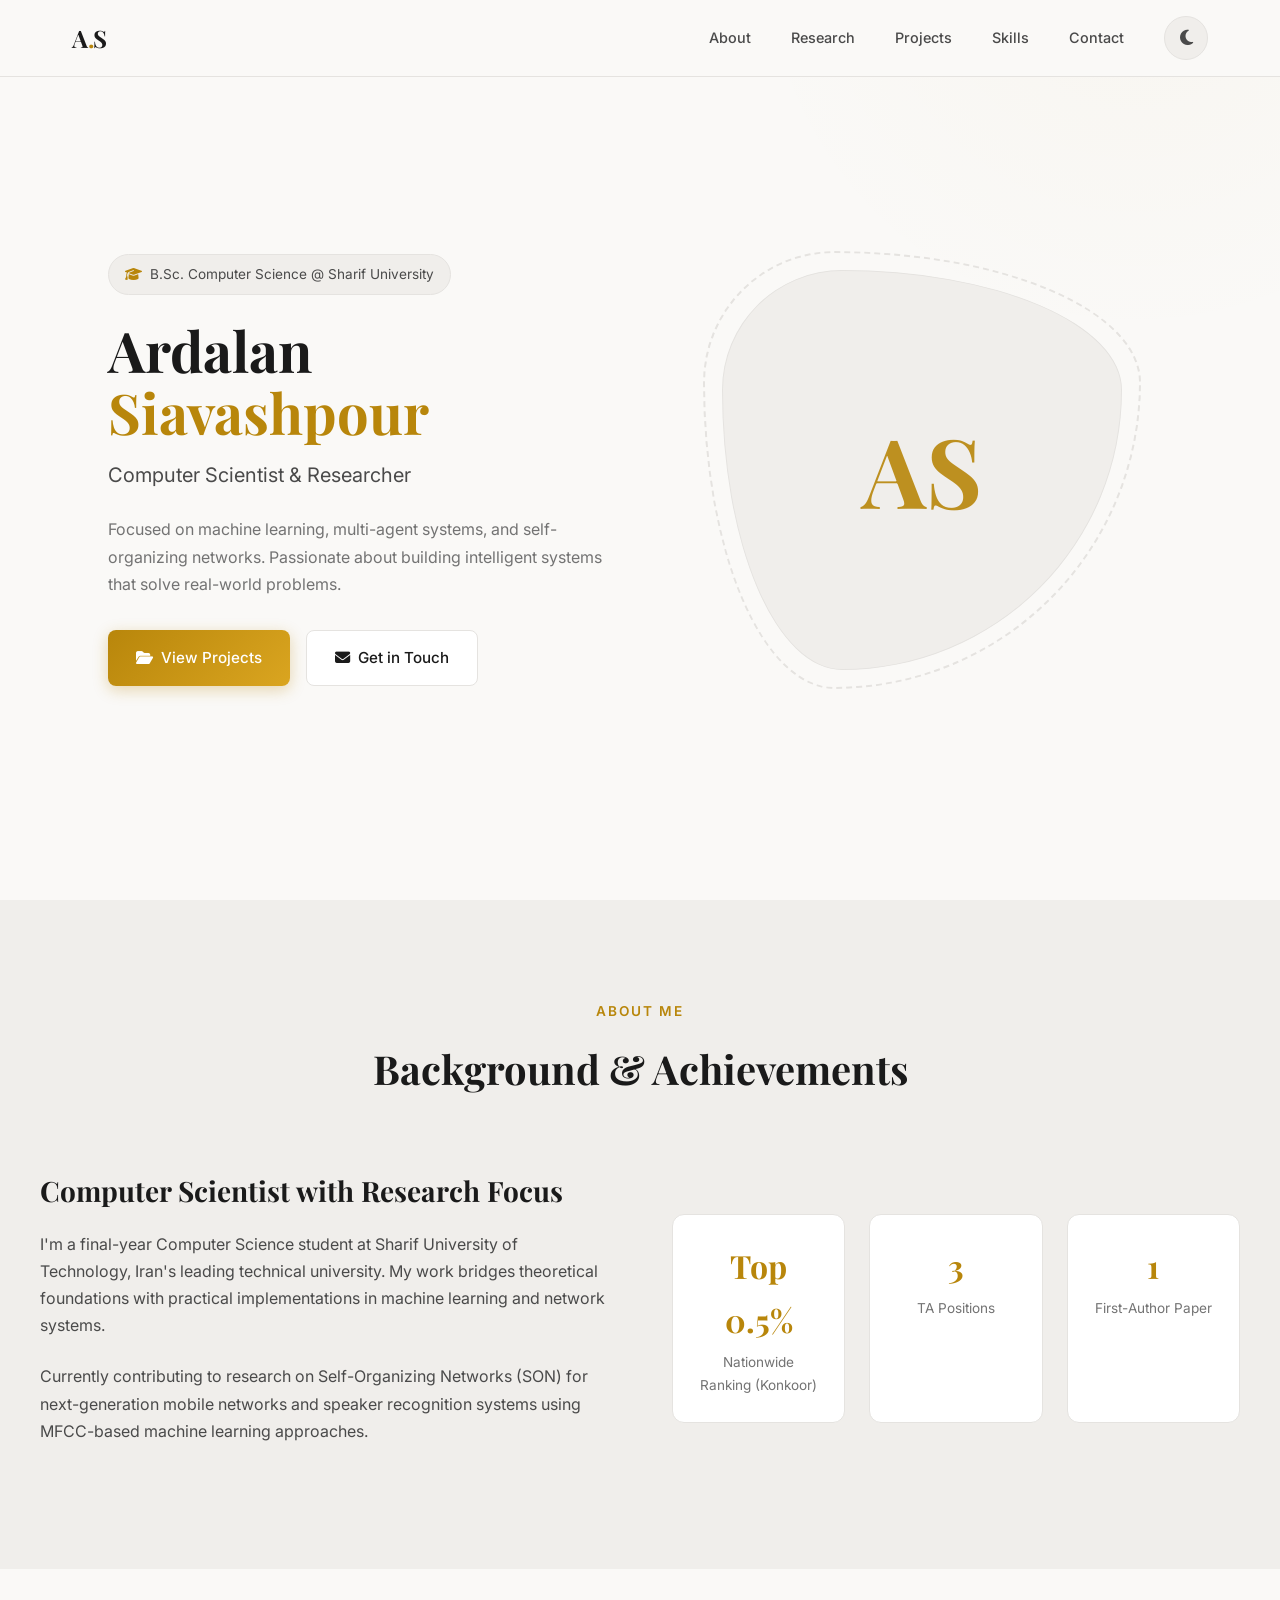
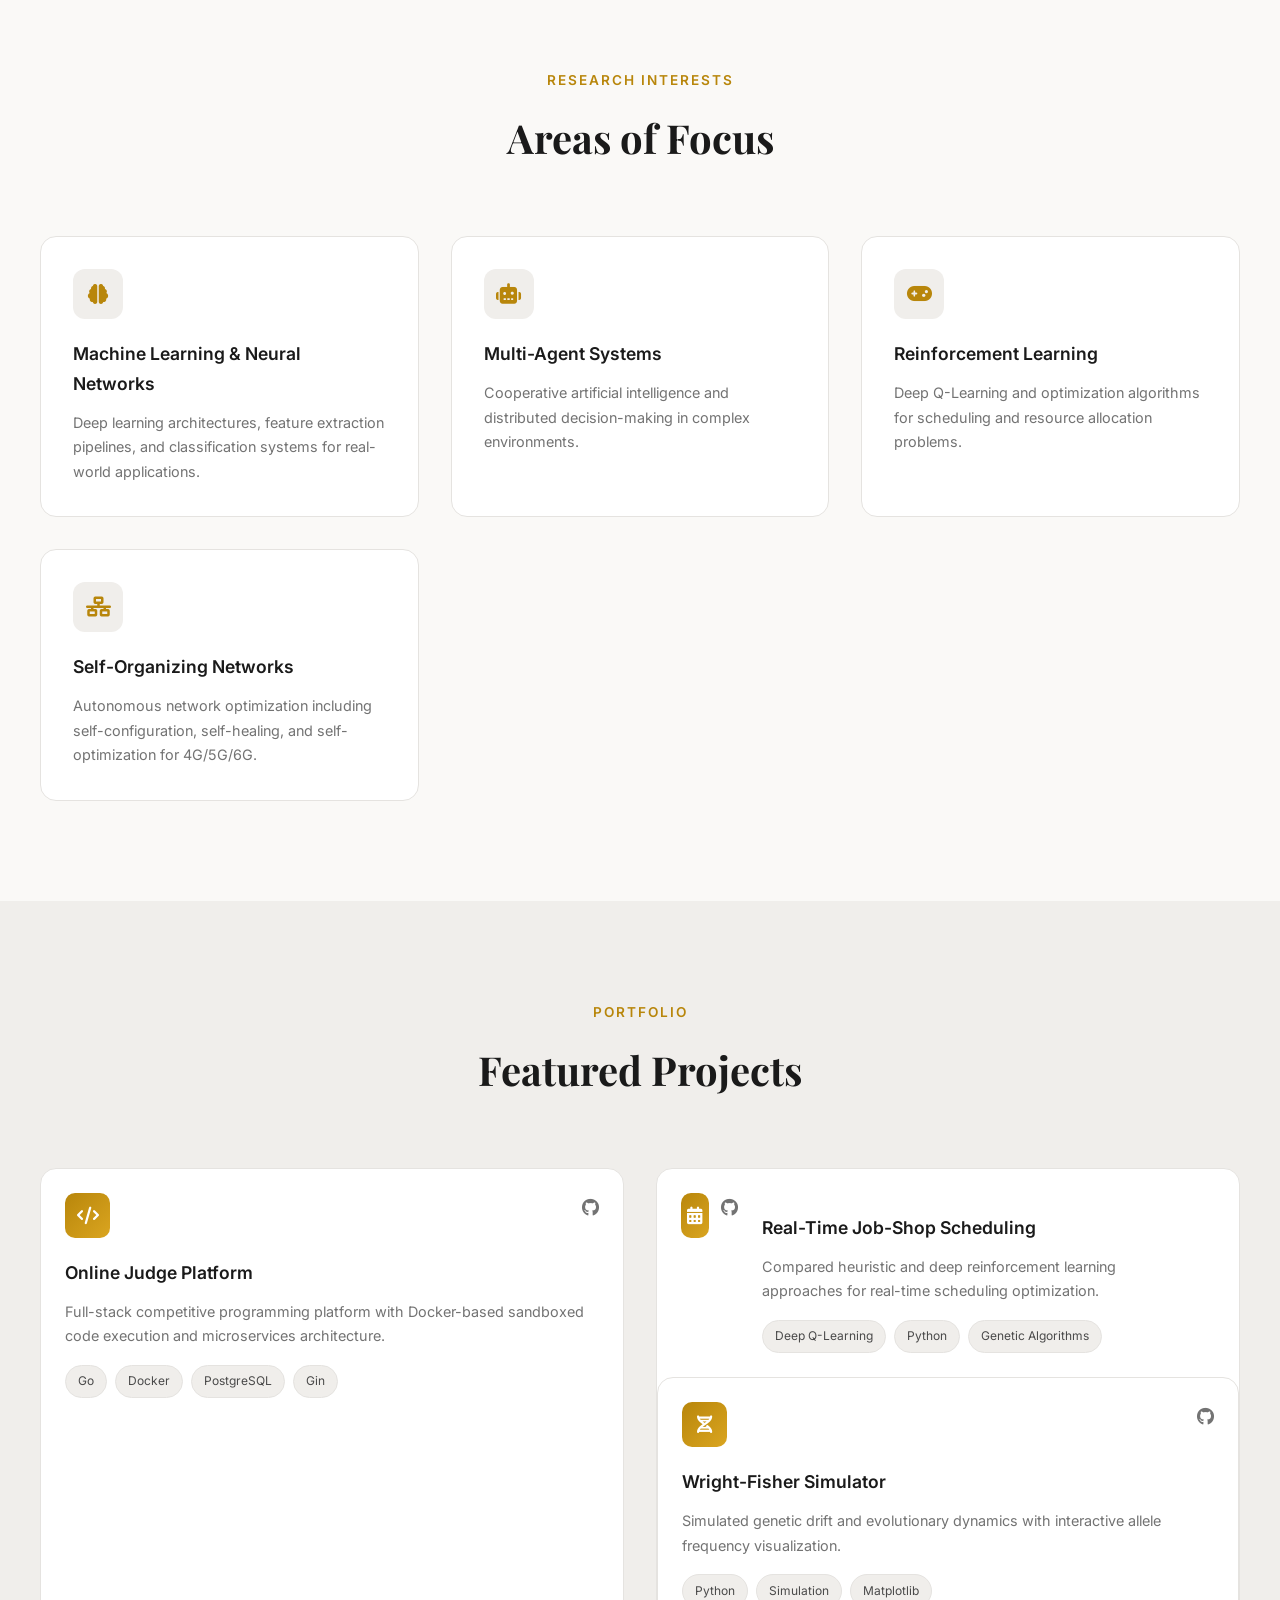
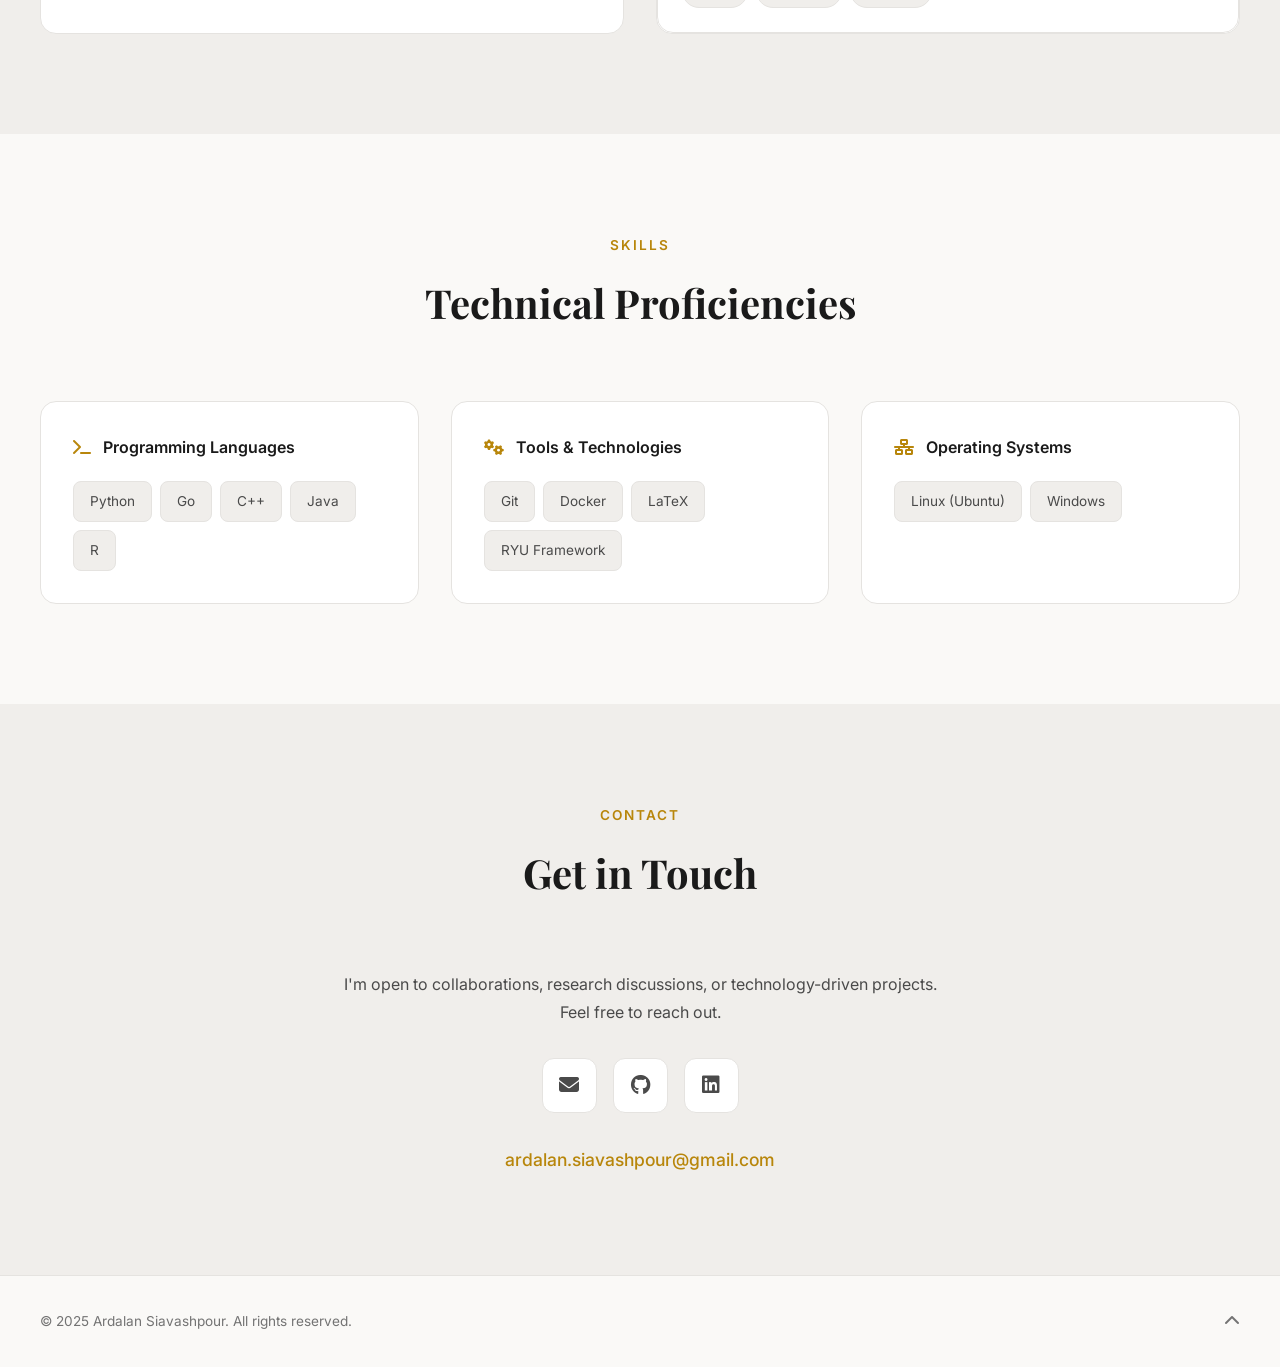
==== index.html @ 2d913ce0 "Move site files to repo root" ====
<!DOCTYPE html>
<html lang="en" data-theme="light">
<head>
    <meta charset="UTF-8">
    <meta name="viewport" content="width=device-width, initial-scale=1.0">
    <title>Ardalan Siavashpour | Computer Scientist</title>
    <link rel="preconnect" href="https://fonts.googleapis.com">
    <link rel="preconnect" href="https://fonts.gstatic.com" crossorigin>
    <link href="https://fonts.googleapis.com/css2?family=Inter:wght@300;400;500;600;700&family=Playfair+Display:wght@600;700&display=swap" rel="stylesheet">
    <link rel="stylesheet" href="https://cdnjs.cloudflare.com/ajax/libs/font-awesome/6.4.0/css/all.min.css">
    <style>
        :root {
            /* Light Theme - Warm Professional */
            --bg-primary: #FAF9F7;
            --bg-secondary: #F0EEEB;
            --bg-card: #FFFFFF;
            --text-primary: #1A1A1A;
            --text-secondary: #4A4A4A;
            --text-muted: #737373;
            --accent-primary: #B8860B;
            --accent-secondary: #DAA520;
            --accent-hover: #996515;
            --border-color: #E5E3E0;
            --shadow-sm: 0 2px 8px rgba(26, 26, 26, 0.06);
            --shadow-md: 0 8px 30px rgba(26, 26, 26, 0.08);
            --shadow-lg: 0 20px 60px rgba(26, 26, 26, 0.1);
            --gradient-accent: linear-gradient(135deg, #B8860B 0%, #DAA520 100%);
            --transition: all 0.3s cubic-bezier(0.4, 0, 0.2, 1);
        }

        [data-theme="dark"] {
            --bg-primary: #0F0F0F;
            --bg-secondary: #1A1A1A;
            --bg-card: #242424;
            --text-primary: #F5F5F5;
            --text-secondary: #BDBDBD;
            --text-muted: #8A8A8A;
            --accent-primary: #DAA520;
            --accent-secondary: #F0C850;
            --accent-hover: #E6B830;
            --border-color: #333333;
            --shadow-sm: 0 2px 8px rgba(0, 0, 0, 0.3);
            --shadow-md: 0 8px 30px rgba(0, 0, 0, 0.4);
            --shadow-lg: 0 20px 60px rgba(0, 0, 0, 0.5);
        }

        * {
            margin: 0;
            padding: 0;
            box-sizing: border-box;
        }

        html {
            scroll-behavior: smooth;
        }

        body {
            font-family: 'Inter', -apple-system, BlinkMacSystemFont, sans-serif;
            background-color: var(--bg-primary);
            color: var(--text-primary);
            line-height: 1.7;
            transition: var(--transition);
        }

        /* Navigation */
        .navbar {
            position: fixed;
            top: 0;
            left: 0;
            right: 0;
            z-index: 1000;
            background: var(--bg-primary);
            backdrop-filter: blur(20px);
            border-bottom: 1px solid var(--border-color);
            transition: var(--transition);
        }

        .navbar.scrolled {
            background: var(--bg-secondary);
            box-shadow: var(--shadow-sm);
        }

        .nav-container {
            max-width: 1200px;
            margin: 0 auto;
            padding: 1rem 2rem;
            display: flex;
            justify-content: space-between;
            align-items: center;
        }

        .nav-logo {
            font-family: 'Playfair Display', serif;
            font-size: 1.5rem;
            font-weight: 700;
            color: var(--text-primary);
            text-decoration: none;
            letter-spacing: -0.5px;
        }

        .nav-logo span {
            color: var(--accent-primary);
        }

        .nav-links {
            display: flex;
            gap: 2.5rem;
            list-style: none;
            align-items: center;
        }

        .nav-links a {
            color: var(--text-secondary);
            text-decoration: none;
            font-size: 0.9rem;
            font-weight: 500;
            transition: var(--transition);
            position: relative;
        }

        .nav-links a::after {
            content: '';
            position: absolute;
            bottom: -4px;
            left: 0;
            width: 0;
            height: 2px;
            background: var(--accent-primary);
            transition: var(--transition);
        }

        .nav-links a:hover {
            color: var(--accent-primary);
        }

        .nav-links a:hover::after {
            width: 100%;
        }

        /* Theme Toggle */
        .theme-toggle {
            background: var(--bg-secondary);
            border: 1px solid var(--border-color);
            border-radius: 50px;
            padding: 0.5rem;
            cursor: pointer;
            display: flex;
            align-items: center;
            justify-content: center;
            width: 44px;
            height: 44px;
            transition: var(--transition);
        }

        .theme-toggle:hover {
            background: var(--accent-primary);
            border-color: var(--accent-primary);
        }

        .theme-toggle:hover i {
            color: #FFFFFF;
        }

        .theme-toggle i {
            font-size: 1.1rem;
            color: var(--text-secondary);
            transition: var(--transition);
        }

        /* Mobile Menu */
        .mobile-menu-btn {
            display: none;
            background: none;
            border: none;
            cursor: pointer;
            padding: 0.5rem;
        }

        .mobile-menu-btn span {
            display: block;
            width: 24px;
            height: 2px;
            background: var(--text-primary);
            margin: 6px 0;
            transition: var(--transition);
        }

        /* Hero Section */
        .hero {
            min-height: 100vh;
            display: flex;
            align-items: center;
            padding: 120px 2rem 80px;
            background: var(--bg-primary);
            position: relative;
            overflow: hidden;
        }

        .hero::before {
            content: '';
            position: absolute;
            top: -50%;
            right: -20%;
            width: 800px;
            height: 800px;
            background: radial-gradient(circle, var(--accent-primary) 0%, transparent 70%);
            opacity: 0.03;
            pointer-events: none;
        }

        .hero-container {
            max-width: 1200px;
            margin: 0 auto;
            display: grid;
            grid-template-columns: 1fr 1fr;
            gap: 4rem;
            align-items: center;
        }

        .hero-content {
            z-index: 1;
        }

        .hero-badge {
            display: inline-flex;
            align-items: center;
            gap: 0.5rem;
            background: var(--bg-secondary);
            padding: 0.5rem 1rem;
            border-radius: 50px;
            font-size: 0.85rem;
            color: var(--text-secondary);
            margin-bottom: 1.5rem;
            border: 1px solid var(--border-color);
        }

        .hero-badge i {
            color: var(--accent-primary);
        }

        .hero-title {
            font-family: 'Playfair Display', serif;
            font-size: 3.5rem;
            font-weight: 700;
            line-height: 1.1;
            margin-bottom: 1rem;
            color: var(--text-primary);
        }

        .hero-title span {
            color: var(--accent-primary);
        }

        .hero-subtitle {
            font-size: 1.25rem;
            color: var(--text-secondary);
            margin-bottom: 1.5rem;
            font-weight: 400;
        }

        .hero-description {
            color: var(--text-muted);
            margin-bottom: 2rem;
            max-width: 500px;
        }

        .hero-cta {
            display: flex;
            gap: 1rem;
            flex-wrap: wrap;
        }

        .btn {
            display: inline-flex;
            align-items: center;
            gap: 0.5rem;
            padding: 0.875rem 1.75rem;
            border-radius: 8px;
            font-size: 0.95rem;
            font-weight: 500;
            text-decoration: none;
            transition: var(--transition);
            cursor: pointer;
            border: none;
        }

        .btn-primary {
            background: var(--gradient-accent);
            color: #FFFFFF;
            box-shadow: 0 4px 15px rgba(184, 134, 11, 0.3);
        }

        .btn-primary:hover {
            transform: translateY(-2px);
            box-shadow: 0 8px 25px rgba(184, 134, 11, 0.4);
        }

        .btn-secondary {
            background: var(--bg-card);
            color: var(--text-primary);
            border: 1px solid var(--border-color);
        }

        .btn-secondary:hover {
            border-color: var(--accent-primary);
            color: var(--accent-primary);
        }

        .hero-image {
            display: flex;
            justify-content: center;
            align-items: center;
        }

        .hero-visual {
            width: 400px;
            height: 400px;
            background: var(--bg-secondary);
            border-radius: 30% 70% 70% 30% / 30% 30% 70% 70%;
            display: flex;
            align-items: center;
            justify-content: center;
            position: relative;
            border: 1px solid var(--border-color);
        }

        .hero-visual::before {
            content: '';
            position: absolute;
            inset: -20px;
            border: 2px dashed var(--border-color);
            border-radius: 30% 70% 70% 30% / 30% 30% 70% 70%;
            animation: rotate 30s linear infinite;
        }

        @keyframes rotate {
            from { transform: rotate(0deg); }
            to { transform: rotate(360deg); }
        }

        .hero-initials {
            font-family: 'Playfair Display', serif;
            font-size: 6rem;
            font-weight: 700;
            color: var(--accent-primary);
            opacity: 0.9;
        }

        /* Section Styles */
        section {
            padding: 100px 2rem;
        }

        .section-container {
            max-width: 1200px;
            margin: 0 auto;
        }

        .section-header {
            text-align: center;
            margin-bottom: 4rem;
        }

        .section-label {
            font-size: 0.85rem;
            font-weight: 600;
            color: var(--accent-primary);
            text-transform: uppercase;
            letter-spacing: 2px;
            margin-bottom: 0.75rem;
        }

        .section-title {
            font-family: 'Playfair Display', serif;
            font-size: 2.5rem;
            font-weight: 700;
            color: var(--text-primary);
        }

        /* About Section */
        .about {
            background: var(--bg-secondary);
        }

        .about-grid {
            display: grid;
            grid-template-columns: 1fr 1fr;
            gap: 4rem;
            align-items: center;
        }

        .about-content h3 {
            font-family: 'Playfair Display', serif;
            font-size: 1.75rem;
            margin-bottom: 1rem;
            color: var(--text-primary);
        }

        .about-content p {
            color: var(--text-secondary);
            margin-bottom: 1.5rem;
        }

        .about-stats {
            display: grid;
            grid-template-columns: repeat(3, 1fr);
            gap: 1.5rem;
        }

        .stat-item {
            text-align: center;
            padding: 1.5rem;
            background: var(--bg-card);
            border-radius: 12px;
            border: 1px solid var(--border-color);
        }

        .stat-number {
            font-family: 'Playfair Display', serif;
            font-size: 2rem;
            font-weight: 700;
            color: var(--accent-primary);
        }

        .stat-label {
            font-size: 0.85rem;
            color: var(--text-muted);
            margin-top: 0.25rem;
        }

        /* Research Section */
        .research {
            background: var(--bg-primary);
        }

        .research-cards {
            display: grid;
            grid-template-columns: repeat(auto-fit, minmax(350px, 1fr));
            gap: 2rem;
        }

        .research-card {
            background: var(--bg-card);
            border-radius: 16px;
            padding: 2rem;
            border: 1px solid var(--border-color);
            transition: var(--transition);
        }

        .research-card:hover {
            transform: translateY(-5px);
            box-shadow: var(--shadow-md);
            border-color: var(--accent-primary);
        }

        .research-icon {
            width: 50px;
            height: 50px;
            background: var(--bg-secondary);
            border-radius: 12px;
            display: flex;
            align-items: center;
            justify-content: center;
            margin-bottom: 1.25rem;
        }

        .research-icon i {
            font-size: 1.25rem;
            color: var(--accent-primary);
        }

        .research-card h3 {
            font-size: 1.1rem;
            font-weight: 600;
            margin-bottom: 0.75rem;
            color: var(--text-primary);
        }

        .research-card p {
            font-size: 0.9rem;
            color: var(--text-muted);
        }

        /* Projects Section */
        .projects {
            background: var(--bg-secondary);
        }

        .projects-grid {
            display: grid;
            grid-template-columns: repeat(auto-fit, minmax(350px, 1fr));
            gap: 2rem;
        }

        .project-card {
            background: var(--bg-card);
            border-radius: 16px;
            overflow: hidden;
            border: 1px solid var(--border-color);
            transition: var(--transition);
        }

        .project-card:hover {
            transform: translateY(-5px);
            box-shadow: var(--shadow-md);
        }

        .project-header {
            padding: 1.5rem 1.5rem 0;
            display: flex;
            justify-content: space-between;
            align-items: flex-start;
        }

        .project-icon {
            width: 45px;
            height: 45px;
            background: var(--gradient-accent);
            border-radius: 10px;
            display: flex;
            align-items: center;
            justify-content: center;
        }

        .project-icon i {
            font-size: 1.1rem;
            color: #FFFFFF;
        }

        .project-links a {
            color: var(--text-muted);
            font-size: 1.1rem;
            margin-left: 0.75rem;
            transition: var(--transition);
        }

        .project-links a:hover {
            color: var(--accent-primary);
        }

        .project-body {
            padding: 1.25rem 1.5rem 1.5rem;
        }

        .project-body h3 {
            font-size: 1.1rem;
            font-weight: 600;
            margin-bottom: 0.75rem;
            color: var(--text-primary);
        }

        .project-body p {
            font-size: 0.9rem;
            color: var(--text-muted);
            margin-bottom: 1rem;
        }

        .project-tags {
            display: flex;
            flex-wrap: wrap;
            gap: 0.5rem;
        }

        .tag {
            font-size: 0.75rem;
            padding: 0.35rem 0.75rem;
            background: var(--bg-secondary);
            color: var(--text-secondary);
            border-radius: 50px;
            border: 1px solid var(--border-color);
        }

        /* Skills Section */
        .skills {
            background: var(--bg-primary);
        }

        .skills-grid {
            display: grid;
            grid-template-columns: repeat(auto-fit, minmax(280px, 1fr));
            gap: 2rem;
        }

        .skill-category {
            background: var(--bg-card);
            border-radius: 16px;
            padding: 2rem;
            border: 1px solid var(--border-color);
        }

        .skill-category h3 {
            font-size: 1rem;
            font-weight: 600;
            margin-bottom: 1.25rem;
            color: var(--text-primary);
            display: flex;
            align-items: center;
            gap: 0.75rem;
        }

        .skill-category h3 i {
            color: var(--accent-primary);
        }

        .skill-items {
            display: flex;
            flex-wrap: wrap;
            gap: 0.5rem;
        }

        .skill-item {
            font-size: 0.85rem;
            padding: 0.5rem 1rem;
            background: var(--bg-secondary);
            color: var(--text-secondary);
            border-radius: 8px;
            border: 1px solid var(--border-color);
            transition: var(--transition);
        }

        .skill-item:hover {
            border-color: var(--accent-primary);
            color: var(--accent-primary);
        }

        /* Contact Section */
        .contact {
            background: var(--bg-secondary);
        }

        .contact-content {
            max-width: 600px;
            margin: 0 auto;
            text-align: center;
        }

        .contact-content p {
            color: var(--text-secondary);
            margin-bottom: 2rem;
        }

        .contact-links {
            display: flex;
            justify-content: center;
            gap: 1rem;
            margin-bottom: 2rem;
        }

        .contact-link {
            width: 55px;
            height: 55px;
            border-radius: 12px;
            background: var(--bg-card);
            border: 1px solid var(--border-color);
            display: flex;
            align-items: center;
            justify-content: center;
            color: var(--text-secondary);
            font-size: 1.25rem;
            transition: var(--transition);
            text-decoration: none;
        }

        .contact-link:hover {
            background: var(--accent-primary);
            border-color: var(--accent-primary);
            color: #FFFFFF;
            transform: translateY(-3px);
        }

        .contact-email {
            font-size: 1.1rem;
            color: var(--accent-primary);
            text-decoration: none;
            font-weight: 500;
        }

        .contact-email:hover {
            text-decoration: underline;
        }

        /* Footer */
        .footer {
            background: var(--bg-primary);
            padding: 2rem;
            border-top: 1px solid var(--border-color);
        }

        .footer-content {
            max-width: 1200px;
            margin: 0 auto;
            display: flex;
            justify-content: space-between;
            align-items: center;
        }

        .footer-text {
            font-size: 0.85rem;
            color: var(--text-muted);
        }

        .footer-links {
            display: flex;
            gap: 1.5rem;
        }

        .footer-links a {
            color: var(--text-muted);
            font-size: 1rem;
            transition: var(--transition);
        }

        .footer-links a:hover {
            color: var(--accent-primary);
        }

        /* Responsive Design */
        @media (max-width: 992px) {
            .hero-container {
                grid-template-columns: 1fr;
                text-align: center;
            }

            .hero-content {
                order: 2;
            }

            .hero-image {
                order: 1;
            }

            .hero-description {
                margin-left: auto;
                margin-right: auto;
            }

            .hero-cta {
                justify-content: center;
            }

            .hero-visual {
                width: 280px;
                height: 280px;
            }

            .hero-initials {
                font-size: 4rem;
            }

            .about-grid {
                grid-template-columns: 1fr;
            }
        }

        @media (max-width: 768px) {
            .nav-links {
                display: none;
            }

            .mobile-menu-btn {
                display: block;
            }

            .hero-title {
                font-size: 2.5rem;
            }

            .section-title {
                font-size: 2rem;
            }

            .about-stats {
                grid-template-columns: 1fr;
            }

            .footer-content {
                flex-direction: column;
                gap: 1rem;
                text-align: center;
            }
        }

        /* Animations */
        @keyframes fadeInUp {
            from {
                opacity: 0;
                transform: translateY(30px);
            }
            to {
                opacity: 1;
                transform: translateY(0);
            }
        }

        .animate-on-scroll {
            opacity: 0;
            animation: fadeInUp 0.6s ease forwards;
        }

        .delay-1 { animation-delay: 0.1s; }
        .delay-2 { animation-delay: 0.2s; }
        .delay-3 { animation-delay: 0.3s; }
        .delay-4 { animation-delay: 0.4s; }
    </style>
</head>
<body>
    <!-- Navigation -->
    <nav class="navbar" id="navbar">
        <div class="nav-container">
            <a href="#" class="nav-logo">A<span>.</span>S</a>
            <ul class="nav-links">
                <li><a href="#about">About</a></li>
                <li><a href="#research">Research</a></li>
                <li><a href="#projects">Projects</a></li>
                <li><a href="#skills">Skills</a></li>
                <li><a href="#contact">Contact</a></li>
                <li>
                    <button class="theme-toggle" id="themeToggle" aria-label="Toggle theme">
                        <i class="fas fa-moon"></i>
                    </button>
                </li>
            </ul>
            <button class="mobile-menu-btn" id="mobileMenuBtn">
                <span></span>
                <span></span>
                <span></span>
            </button>
        </div>
    </nav>

    <!-- Hero Section -->
    <section class="hero" id="home">
        <div class="hero-container">
            <div class="hero-content">
                <div class="hero-badge">
                    <i class="fas fa-graduation-cap"></i>
                    <span>B.Sc. Computer Science @ Sharif University</span>
                </div>
                <h1 class="hero-title">Ardalan<br><span>Siavashpour</span></h1>
                <p class="hero-subtitle">Computer Scientist & Researcher</p>
                <p class="hero-description">
                    Focused on machine learning, multi-agent systems, and self-organizing networks. 
                    Passionate about building intelligent systems that solve real-world problems.
                </p>
                <div class="hero-cta">
                    <a href="#projects" class="btn btn-primary">
                        <i class="fas fa-folder-open"></i>
                        View Projects
                    </a>
                    <a href="#contact" class="btn btn-secondary">
                        <i class="fas fa-envelope"></i>
                        Get in Touch
                    </a>
                </div>
            </div>
            <div class="hero-image">
                <div class="hero-visual">
                    <span class="hero-initials">AS</span>
                </div>
            </div>
        </div>
    </section>

    <!-- About Section -->
    <section class="about" id="about">
        <div class="section-container">
            <div class="section-header">
                <p class="section-label">About Me</p>
                <h2 class="section-title">Background & Achievements</h2>
            </div>
            <div class="about-grid">
                <div class="about-content">
                    <h3>Computer Scientist with Research Focus</h3>
                    <p>
                        I'm a final-year Computer Science student at Sharif University of Technology, 
                        Iran's leading technical university. My work bridges theoretical foundations 
                        with practical implementations in machine learning and network systems.
                    </p>
                    <p>
                        Currently contributing to research on Self-Organizing Networks (SON) for 
                        next-generation mobile networks and speaker recognition systems using 
                        MFCC-based machine learning approaches.
                    </p>
                </div>
                <div class="about-stats">
                    <div class="stat-item">
                        <div class="stat-number">Top 0.5%</div>
                        <div class="stat-label">Nationwide Ranking (Konkoor)</div>
                    </div>
                    <div class="stat-item">
                        <div class="stat-number">3</div>
                        <div class="stat-label">TA Positions</div>
                    </div>
                    <div class="stat-item">
                        <div class="stat-number">1</div>
                        <div class="stat-label">First-Author Paper</div>
                    </div>
                </div>
            </div>
        </div>
    </section>

    <!-- Research Section -->
    <section class="research" id="research">
        <div class="section-container">
            <div class="section-header">
                <p class="section-label">Research Interests</p>
                <h2 class="section-title">Areas of Focus</h2>
            </div>
            <div class="research-cards">
                <div class="research-card">
                    <div class="research-icon">
                        <i class="fas fa-brain"></i>
                    </div>
                    <h3>Machine Learning & Neural Networks</h3>
                    <p>Deep learning architectures, feature extraction pipelines, and classification systems for real-world applications.</p>
                </div>
                <div class="research-card">
                    <div class="research-icon">
                        <i class="fas fa-robot"></i>
                    </div>
                    <h3>Multi-Agent Systems</h3>
                    <p>Cooperative artificial intelligence and distributed decision-making in complex environments.</p>
                </div>
                <div class="research-card">
                    <div class="research-icon">
                        <i class="fas fa-gamepad"></i>
                    </div>
                    <h3>Reinforcement Learning</h3>
                    <p>Deep Q-Learning and optimization algorithms for scheduling and resource allocation problems.</p>
                </div>
                <div class="research-card">
                    <div class="research-icon">
                        <i class="fas fa-network-wired"></i>
                    </div>
                    <h3>Self-Organizing Networks</h3>
                    <p>Autonomous network optimization including self-configuration, self-healing, and self-optimization for 4G/5G/6G.</p>
                </div>
            </div>
        </div>
    </section>

    <!-- Projects Section -->
    <section class="projects" id="projects">
        <div class="section-container">
            <div class="section-header">
                <p class="section-label">Portfolio</p>
                <h2 class="section-title">Featured Projects</h2>
            </div>
            <div class="projects-grid">
                <div class="project-card">
                    <div class="project-header">
                        <div class="project-icon">
                            <i class="fas fa-code"></i>
                        </div>
                        <div class="project-links">
                            <a href="#" target="_blank" aria-label="GitHub"><i class="fab fa-github"></i></a>
                        </div>
                    </div>
                    <div class="project-body">
                        <h3>Online Judge Platform</h3>
                        <p>Full-stack competitive programming platform with Docker-based sandboxed code execution and microservices architecture.</p>
                        <div class="project-tags">
                            <span class="tag">Go</span>
                            <span class="tag">Docker</span>
                            <span class="tag">PostgreSQL</span>
                            <span class="tag">Gin</span>
                        </div>
                    </div>
                </div>
                <div class="project-card">
                    <div class="project-header">
                        <div class="project-icon">
                            <i class="fas fa-calendar-alt"></i>
                        </div>
                        <div class="project-links">
                            <a href="#" target="_blank" aria-label="GitHub"><i class="fab fa-github"></i></a>
                        </div>
                    <div class="project-body">
                        <h3>Real-Time Job-Shop Scheduling</h3>
                        <p>Compared heuristic and deep reinforcement learning approaches for real-time scheduling optimization.</p>
                        <div class="project-tags">
                            <span class="tag">Deep Q-Learning</span>
                            <span class="tag">Python</span>
                            <span class="tag">Genetic Algorithms</span>
                        </div>
                    </div>
                </div>
                <div class="project-card">
                    <div class="project-header">
                        <div class="project-icon">
                            <i class="fas fa-dna"></i>
                        </div>
                        <div class="project-links">
                            <a href="#" target="_blank" aria-label="GitHub"><i class="fab fa-github"></i></a>
                        </div>
                    </div>
                    <div class="project-body">
                        <h3>Wright-Fisher Simulator</h3>
                        <p>Simulated genetic drift and evolutionary dynamics with interactive allele frequency visualization.</p>
                        <div class="project-tags">
                            <span class="tag">Python</span>
                            <span class="tag">Simulation</span>
                            <span class="tag">Matplotlib</span>
                        </div>
                    </div>
                </div>
            </div>
        </div>
    </section>

    <!-- Skills Section -->
    <section class="skills" id="skills">
        <div class="section-container">
            <div class="section-header">
                <p class="section-label">Skills</p>
                <h2 class="section-title">Technical Proficiencies</h2>
            </div>
            <div class="skills-grid">
                <div class="skill-category">
                    <h3><i class="fas fa-terminal"></i>Programming Languages</h3>
                    <div class="skill-items">
                        <span class="skill-item">Python</span>
                        <span class="skill-item">Go</span>
                        <span class="skill-item">C++</span>
                        <span class="skill-item">Java</span>
                        <span class="skill-item">R</span>
                    </div>
                </div>
                <div class="skill-category">
                    <h3><i class="fas fa-cogs"></i>Tools & Technologies</h3>
                    <div class="skill-items">
                        <span class="skill-item">Git</span>
                        <span class="skill-item">Docker</span>
                        <span class="skill-item">LaTeX</span>
                        <span class="skill-item">RYU Framework</span>
                    </div>
                </div>
                <div class="skill-category">
                    <h3><i class="fas fa-network-wired"></i>Operating Systems</h3>
                    <div class="skill-items">
                        <span class="skill-item">Linux (Ubuntu)</span>
                        <span class="skill-item">Windows</span>
                    </div>
                </div>
            </div>
        </div>
    </section>

    <!-- Contact Section -->
    <section class="contact" id="contact">
        <div class="section-container">
            <div class="section-header">
                <p class="section-label">Contact</p>
                <h2 class="section-title">Get in Touch</h2>
            </div>
            <div class="contact-content">
                <p>I'm open to collaborations, research discussions, or technology-driven projects. Feel free to reach out.</p>
                <div class="contact-links">
                    <a href="mailto:ardalan.siavashpour@gmail.com" class="contact-link"><i class="fas fa-envelope"></i></a>
                    <a href="https://github.com/" class="contact-link"><i class="fab fa-github"></i></a>
                    <a href="https://www.linkedin.com/" class="contact-link"><i class="fab fa-linkedin"></i></a>
                </div>
                <a href="mailto:ardalan.siavashpour@gmail.com" class="contact-email">ardalan.siavashpour@gmail.com</a>
            </div>
        </div>
    </section>

    <!-- Footer -->
    <footer class="footer">
        <div class="footer-content">
            <span class="footer-text">© 2025 Ardalan Siavashpour. All rights reserved.</span>
            <div class="footer-links">
                <a href="#home"><i class="fas fa-chevron-up"></i></a>
            </div>
        </div>
    </footer>

    <script>
        // Theme Toggle
        const themeToggle = document.getElementById('themeToggle');
        const currentTheme = localStorage.getItem('theme');
        const htmlEl = document.documentElement;

        if (currentTheme) {
            htmlEl.setAttribute('data-theme', currentTheme);
            themeToggle.innerHTML = currentTheme === 'dark' ? '<i class="fas fa-sun"></i>' : '<i class="fas fa-moon"></i>';
        }

        themeToggle.addEventListener('click', function () {
            const newTheme = htmlEl.getAttribute('data-theme') === 'light' ? 'dark' : 'light';
            htmlEl.setAttribute('data-theme', newTheme);
            localStorage.setItem('theme', newTheme);
            this.innerHTML = newTheme === 'dark' ? '<i class="fas fa-sun"></i>' : '<i class="fas fa-moon"></i>';
        });

        // Navbar scroll effect
        window.addEventListener('scroll', () => {
            const navbar = document.getElementById('navbar');
            navbar.classList.toggle('scrolled', window.scrollY > 20);
        });
    </script>
</body>
</html>
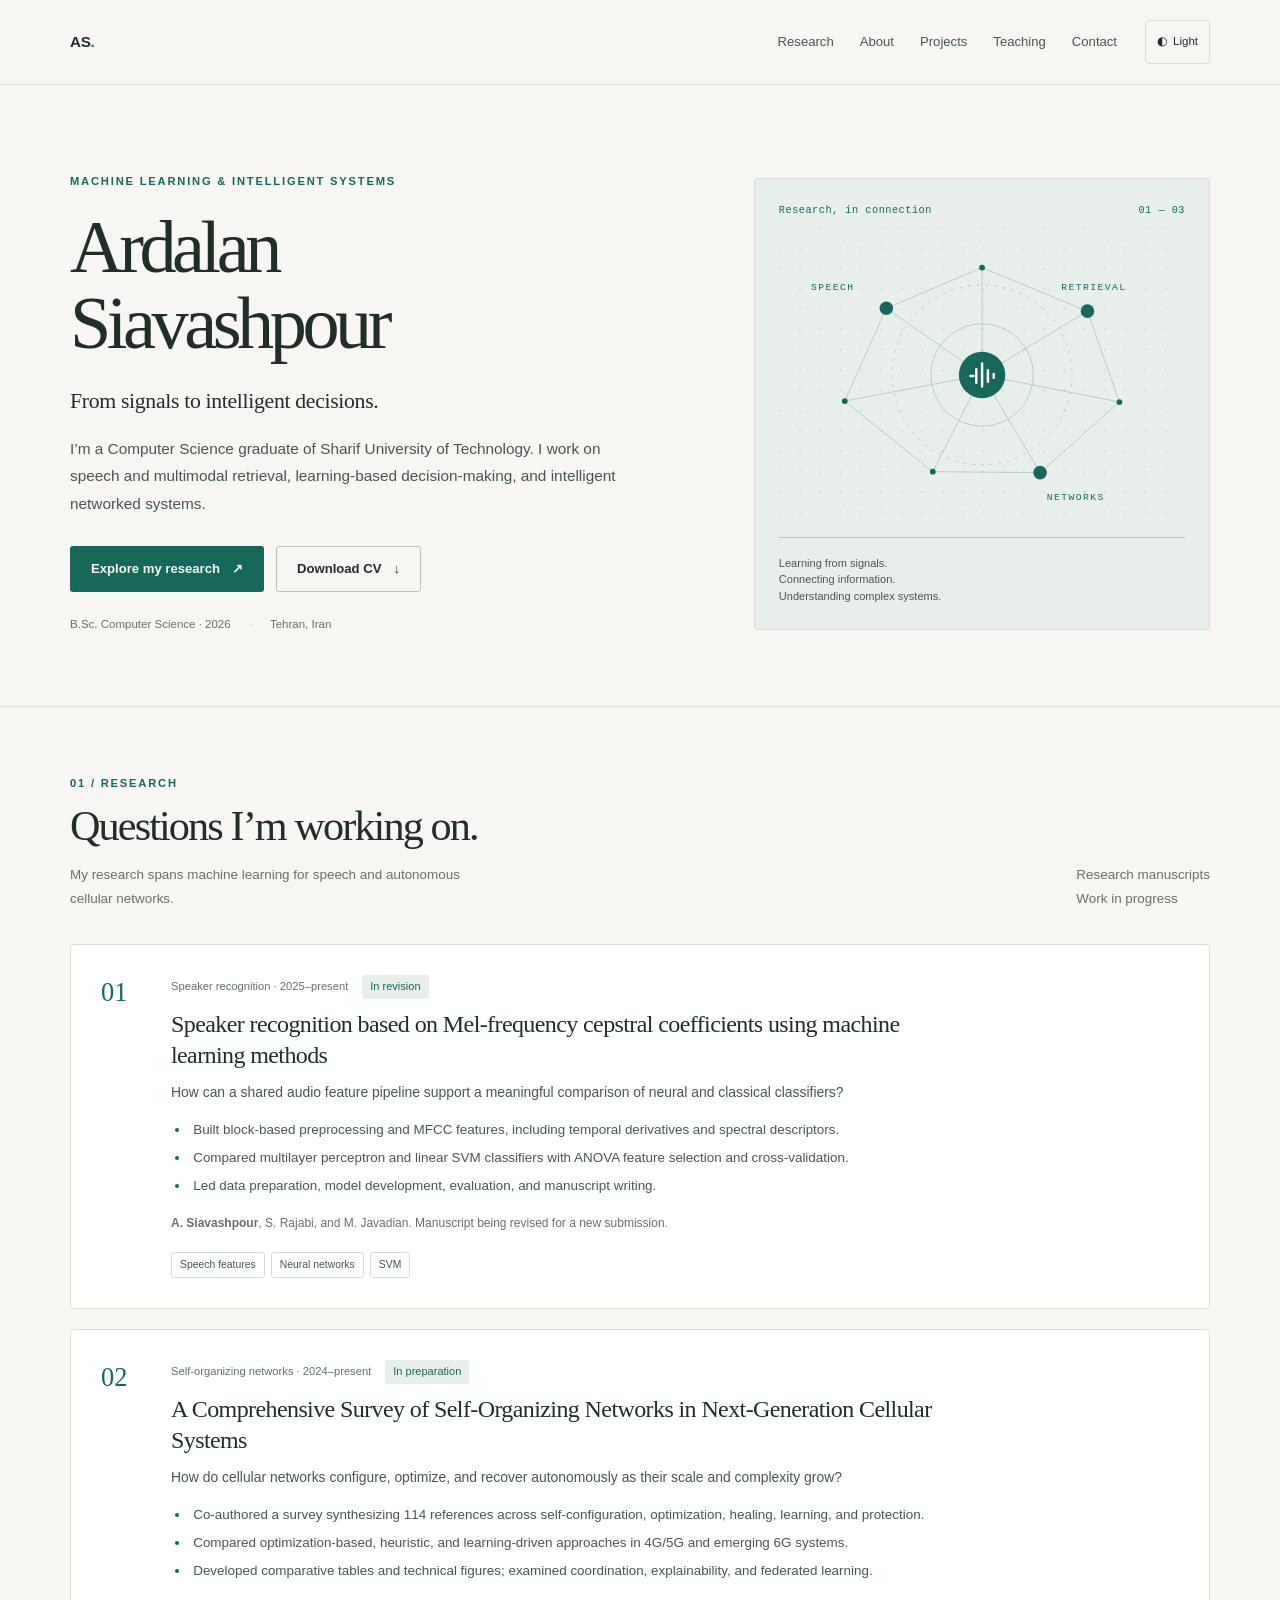
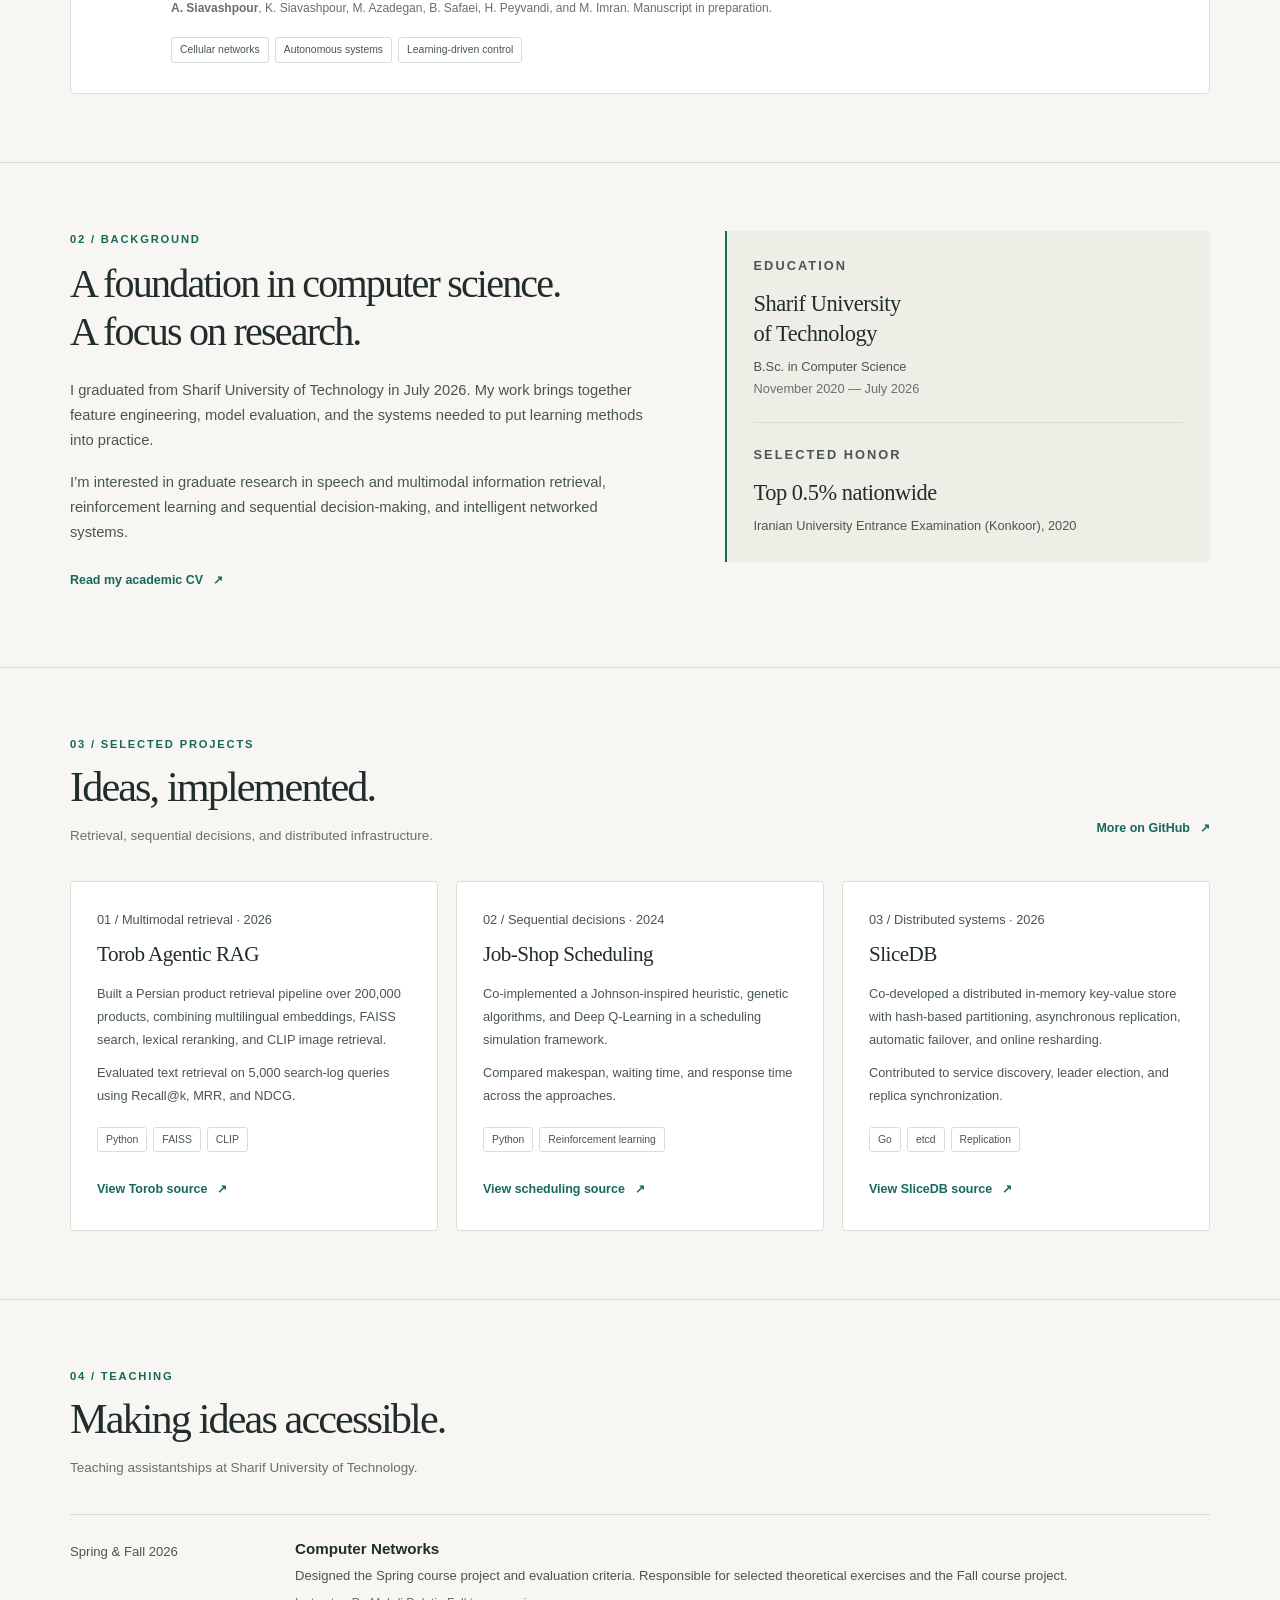
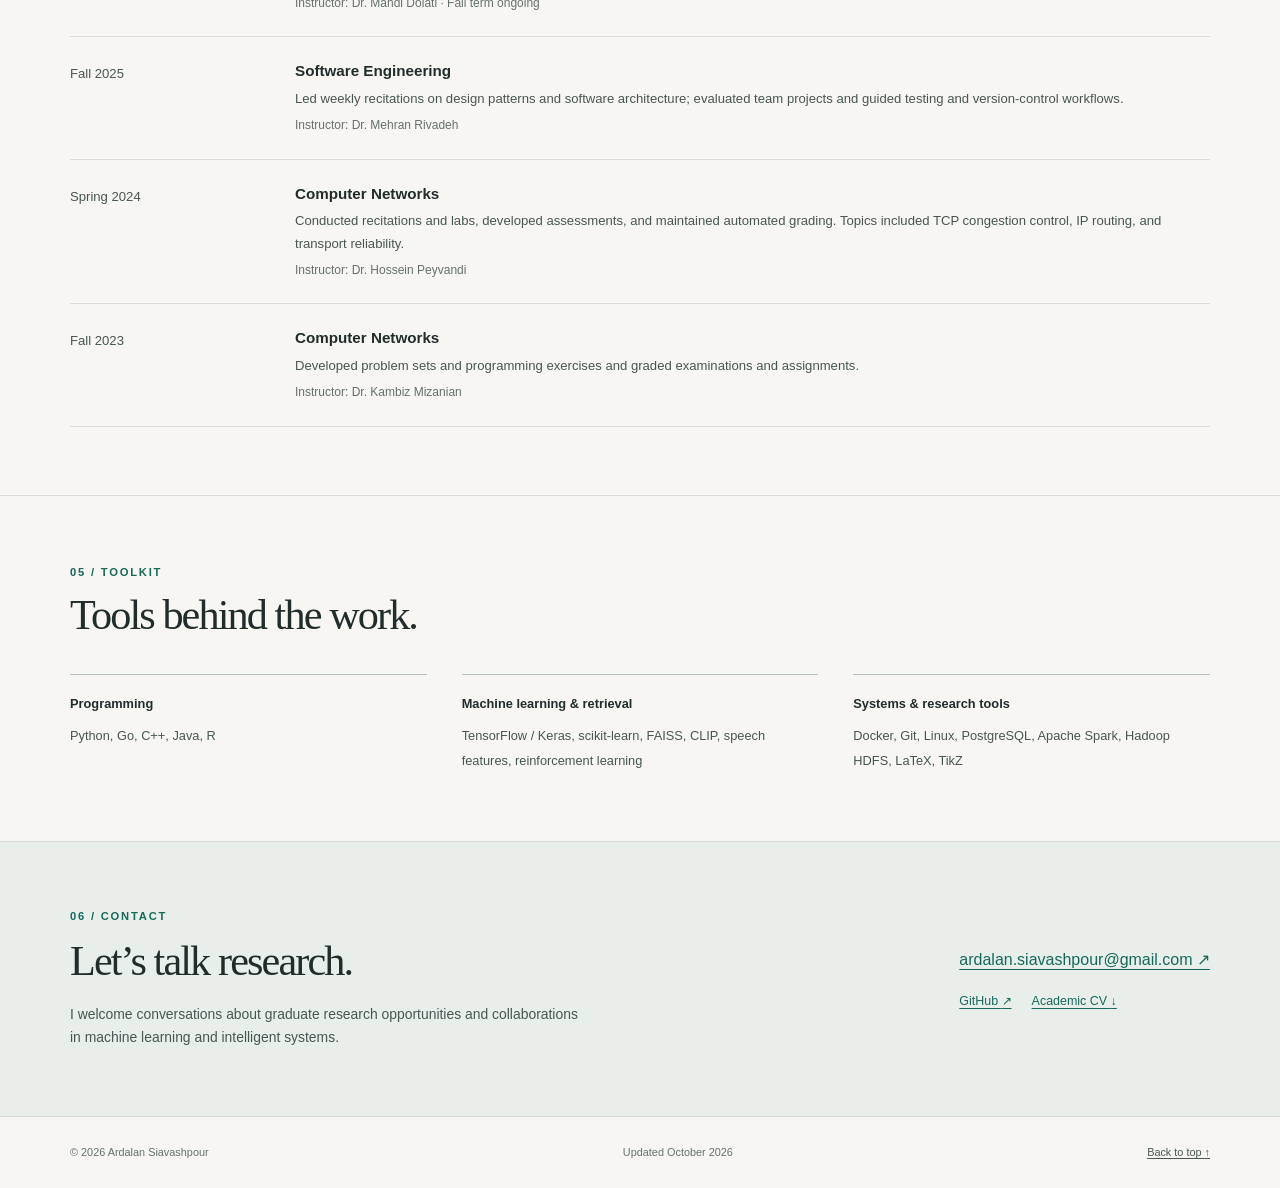
==== commit e57b8a7b: "Refresh academic website for research and graduate applications" ====
--- a/index.html
+++ b/index.html
@@ -1,1104 +1,140 @@
-<!DOCTYPE html>
+<!doctype html>
 <html lang="en" data-theme="light">
 <head>
-    <meta charset="UTF-8">
-    <meta name="viewport" content="width=device-width, initial-scale=1.0">
-    <title>Ardalan Siavashpour | Computer Scientist</title>
-    <link rel="preconnect" href="https://fonts.googleapis.com">
-    <link rel="preconnect" href="https://fonts.gstatic.com" crossorigin>
-    <link href="https://fonts.googleapis.com/css2?family=Inter:wght@300;400;500;600;700&family=Playfair+Display:wght@600;700&display=swap" rel="stylesheet">
-    <link rel="stylesheet" href="https://cdnjs.cloudflare.com/ajax/libs/font-awesome/6.4.0/css/all.min.css">
-    <style>
-        :root {
-            /* Light Theme - Warm Professional */
-            --bg-primary: #FAF9F7;
-            --bg-secondary: #F0EEEB;
-            --bg-card: #FFFFFF;
-            --text-primary: #1A1A1A;
-            --text-secondary: #4A4A4A;
-            --text-muted: #737373;
-            --accent-primary: #B8860B;
-            --accent-secondary: #DAA520;
-            --accent-hover: #996515;
-            --border-color: #E5E3E0;
-            --shadow-sm: 0 2px 8px rgba(26, 26, 26, 0.06);
-            --shadow-md: 0 8px 30px rgba(26, 26, 26, 0.08);
-            --shadow-lg: 0 20px 60px rgba(26, 26, 26, 0.1);
-            --gradient-accent: linear-gradient(135deg, #B8860B 0%, #DAA520 100%);
-            --transition: all 0.3s cubic-bezier(0.4, 0, 0.2, 1);
-        }
-
-        [data-theme="dark"] {
-            --bg-primary: #0F0F0F;
-            --bg-secondary: #1A1A1A;
-            --bg-card: #242424;
-            --text-primary: #F5F5F5;
-            --text-secondary: #BDBDBD;
-            --text-muted: #8A8A8A;
-            --accent-primary: #DAA520;
-            --accent-secondary: #F0C850;
-            --accent-hover: #E6B830;
-            --border-color: #333333;
-            --shadow-sm: 0 2px 8px rgba(0, 0, 0, 0.3);
-            --shadow-md: 0 8px 30px rgba(0, 0, 0, 0.4);
-            --shadow-lg: 0 20px 60px rgba(0, 0, 0, 0.5);
-        }
-
-        * {
-            margin: 0;
-            padding: 0;
-            box-sizing: border-box;
-        }
-
-        html {
-            scroll-behavior: smooth;
-        }
-
-        body {
-            font-family: 'Inter', -apple-system, BlinkMacSystemFont, sans-serif;
-            background-color: var(--bg-primary);
-            color: var(--text-primary);
-            line-height: 1.7;
-            transition: var(--transition);
-        }
-
-        /* Navigation */
-        .navbar {
-            position: fixed;
-            top: 0;
-            left: 0;
-            right: 0;
-            z-index: 1000;
-            background: var(--bg-primary);
-            backdrop-filter: blur(20px);
-            border-bottom: 1px solid var(--border-color);
-            transition: var(--transition);
-        }
-
-        .navbar.scrolled {
-            background: var(--bg-secondary);
-            box-shadow: var(--shadow-sm);
-        }
-
-        .nav-container {
-            max-width: 1200px;
-            margin: 0 auto;
-            padding: 1rem 2rem;
-            display: flex;
-            justify-content: space-between;
-            align-items: center;
-        }
-
-        .nav-logo {
-            font-family: 'Playfair Display', serif;
-            font-size: 1.5rem;
-            font-weight: 700;
-            color: var(--text-primary);
-            text-decoration: none;
-            letter-spacing: -0.5px;
-        }
-
-        .nav-logo span {
-            color: var(--accent-primary);
-        }
-
-        .nav-links {
-            display: flex;
-            gap: 2.5rem;
-            list-style: none;
-            align-items: center;
-        }
-
-        .nav-links a {
-            color: var(--text-secondary);
-            text-decoration: none;
-            font-size: 0.9rem;
-            font-weight: 500;
-            transition: var(--transition);
-            position: relative;
-        }
-
-        .nav-links a::after {
-            content: '';
-            position: absolute;
-            bottom: -4px;
-            left: 0;
-            width: 0;
-            height: 2px;
-            background: var(--accent-primary);
-            transition: var(--transition);
-        }
-
-        .nav-links a:hover {
-            color: var(--accent-primary);
-        }
-
-        .nav-links a:hover::after {
-            width: 100%;
-        }
-
-        /* Theme Toggle */
-        .theme-toggle {
-            background: var(--bg-secondary);
-            border: 1px solid var(--border-color);
-            border-radius: 50px;
-            padding: 0.5rem;
-            cursor: pointer;
-            display: flex;
-            align-items: center;
-            justify-content: center;
-            width: 44px;
-            height: 44px;
-            transition: var(--transition);
-        }
-
-        .theme-toggle:hover {
-            background: var(--accent-primary);
-            border-color: var(--accent-primary);
-        }
-
-        .theme-toggle:hover i {
-            color: #FFFFFF;
-        }
-
-        .theme-toggle i {
-            font-size: 1.1rem;
-            color: var(--text-secondary);
-            transition: var(--transition);
-        }
-
-        /* Mobile Menu */
-        .mobile-menu-btn {
-            display: none;
-            background: none;
-            border: none;
-            cursor: pointer;
-            padding: 0.5rem;
-        }
-
-        .mobile-menu-btn span {
-            display: block;
-            width: 24px;
-            height: 2px;
-            background: var(--text-primary);
-            margin: 6px 0;
-            transition: var(--transition);
-        }
-
-        /* Hero Section */
-        .hero {
-            min-height: 100vh;
-            display: flex;
-            align-items: center;
-            padding: 120px 2rem 80px;
-            background: var(--bg-primary);
-            position: relative;
-            overflow: hidden;
-        }
-
-        .hero::before {
-            content: '';
-            position: absolute;
-            top: -50%;
-            right: -20%;
-            width: 800px;
-            height: 800px;
-            background: radial-gradient(circle, var(--accent-primary) 0%, transparent 70%);
-            opacity: 0.03;
-            pointer-events: none;
-        }
-
-        .hero-container {
-            max-width: 1200px;
-            margin: 0 auto;
-            display: grid;
-            grid-template-columns: 1fr 1fr;
-            gap: 4rem;
-            align-items: center;
-        }
-
-        .hero-content {
-            z-index: 1;
-        }
-
-        .hero-badge {
-            display: inline-flex;
-            align-items: center;
-            gap: 0.5rem;
-            background: var(--bg-secondary);
-            padding: 0.5rem 1rem;
-            border-radius: 50px;
-            font-size: 0.85rem;
-            color: var(--text-secondary);
-            margin-bottom: 1.5rem;
-            border: 1px solid var(--border-color);
-        }
-
-        .hero-badge i {
-            color: var(--accent-primary);
-        }
-
-        .hero-title {
-            font-family: 'Playfair Display', serif;
-            font-size: 3.5rem;
-            font-weight: 700;
-            line-height: 1.1;
-            margin-bottom: 1rem;
-            color: var(--text-primary);
-        }
-
-        .hero-title span {
-            color: var(--accent-primary);
-        }
-
-        .hero-subtitle {
-            font-size: 1.25rem;
-            color: var(--text-secondary);
-            margin-bottom: 1.5rem;
-            font-weight: 400;
-        }
-
-        .hero-description {
-            color: var(--text-muted);
-            margin-bottom: 2rem;
-            max-width: 500px;
-        }
-
-        .hero-cta {
-            display: flex;
-            gap: 1rem;
-            flex-wrap: wrap;
-        }
-
-        .btn {
-            display: inline-flex;
-            align-items: center;
-            gap: 0.5rem;
-            padding: 0.875rem 1.75rem;
-            border-radius: 8px;
-            font-size: 0.95rem;
-            font-weight: 500;
-            text-decoration: none;
-            transition: var(--transition);
-            cursor: pointer;
-            border: none;
-        }
-
-        .btn-primary {
-            background: var(--gradient-accent);
-            color: #FFFFFF;
-            box-shadow: 0 4px 15px rgba(184, 134, 11, 0.3);
-        }
-
-        .btn-primary:hover {
-            transform: translateY(-2px);
-            box-shadow: 0 8px 25px rgba(184, 134, 11, 0.4);
-        }
-
-        .btn-secondary {
-            background: var(--bg-card);
-            color: var(--text-primary);
-            border: 1px solid var(--border-color);
-        }
-
-        .btn-secondary:hover {
-            border-color: var(--accent-primary);
-            color: var(--accent-primary);
-        }
-
-        .hero-image {
-            display: flex;
-            justify-content: center;
-            align-items: center;
-        }
-
-        .hero-visual {
-            width: 400px;
-            height: 400px;
-            background: var(--bg-secondary);
-            border-radius: 30% 70% 70% 30% / 30% 30% 70% 70%;
-            display: flex;
-            align-items: center;
-            justify-content: center;
-            position: relative;
-            border: 1px solid var(--border-color);
-        }
-
-        .hero-visual::before {
-            content: '';
-            position: absolute;
-            inset: -20px;
-            border: 2px dashed var(--border-color);
-            border-radius: 30% 70% 70% 30% / 30% 30% 70% 70%;
-            animation: rotate 30s linear infinite;
-        }
-
-        @keyframes rotate {
-            from { transform: rotate(0deg); }
-            to { transform: rotate(360deg); }
-        }
-
-        .hero-initials {
-            font-family: 'Playfair Display', serif;
-            font-size: 6rem;
-            font-weight: 700;
-            color: var(--accent-primary);
-            opacity: 0.9;
-        }
-
-        /* Section Styles */
-        section {
-            padding: 100px 2rem;
-        }
-
-        .section-container {
-            max-width: 1200px;
-            margin: 0 auto;
-        }
-
-        .section-header {
-            text-align: center;
-            margin-bottom: 4rem;
-        }
-
-        .section-label {
-            font-size: 0.85rem;
-            font-weight: 600;
-            color: var(--accent-primary);
-            text-transform: uppercase;
-            letter-spacing: 2px;
-            margin-bottom: 0.75rem;
-        }
-
-        .section-title {
-            font-family: 'Playfair Display', serif;
-            font-size: 2.5rem;
-            font-weight: 700;
-            color: var(--text-primary);
-        }
-
-        /* About Section */
-        .about {
-            background: var(--bg-secondary);
-        }
-
-        .about-grid {
-            display: grid;
-            grid-template-columns: 1fr 1fr;
-            gap: 4rem;
-            align-items: center;
-        }
-
-        .about-content h3 {
-            font-family: 'Playfair Display', serif;
-            font-size: 1.75rem;
-            margin-bottom: 1rem;
-            color: var(--text-primary);
-        }
-
-        .about-content p {
-            color: var(--text-secondary);
-            margin-bottom: 1.5rem;
-        }
-
-        .about-stats {
-            display: grid;
-            grid-template-columns: repeat(3, 1fr);
-            gap: 1.5rem;
-        }
-
-        .stat-item {
-            text-align: center;
-            padding: 1.5rem;
-            background: var(--bg-card);
-            border-radius: 12px;
-            border: 1px solid var(--border-color);
-        }
-
-        .stat-number {
-            font-family: 'Playfair Display', serif;
-            font-size: 2rem;
-            font-weight: 700;
-            color: var(--accent-primary);
-        }
-
-        .stat-label {
-            font-size: 0.85rem;
-            color: var(--text-muted);
-            margin-top: 0.25rem;
-        }
-
-        /* Research Section */
-        .research {
-            background: var(--bg-primary);
-        }
-
-        .research-cards {
-            display: grid;
-            grid-template-columns: repeat(auto-fit, minmax(350px, 1fr));
-            gap: 2rem;
-        }
-
-        .research-card {
-            background: var(--bg-card);
-            border-radius: 16px;
-            padding: 2rem;
-            border: 1px solid var(--border-color);
-            transition: var(--transition);
-        }
-
-        .research-card:hover {
-            transform: translateY(-5px);
-            box-shadow: var(--shadow-md);
-            border-color: var(--accent-primary);
-        }
-
-        .research-icon {
-            width: 50px;
-            height: 50px;
-            background: var(--bg-secondary);
-            border-radius: 12px;
-            display: flex;
-            align-items: center;
-            justify-content: center;
-            margin-bottom: 1.25rem;
-        }
-
-        .research-icon i {
-            font-size: 1.25rem;
-            color: var(--accent-primary);
-        }
-
-        .research-card h3 {
-            font-size: 1.1rem;
-            font-weight: 600;
-            margin-bottom: 0.75rem;
-            color: var(--text-primary);
-        }
-
-        .research-card p {
-            font-size: 0.9rem;
-            color: var(--text-muted);
-        }
-
-        /* Projects Section */
-        .projects {
-            background: var(--bg-secondary);
-        }
-
-        .projects-grid {
-            display: grid;
-            grid-template-columns: repeat(auto-fit, minmax(350px, 1fr));
-            gap: 2rem;
-        }
-
-        .project-card {
-            background: var(--bg-card);
-            border-radius: 16px;
-            overflow: hidden;
-            border: 1px solid var(--border-color);
-            transition: var(--transition);
-        }
-
-        .project-card:hover {
-            transform: translateY(-5px);
-            box-shadow: var(--shadow-md);
-        }
-
-        .project-header {
-            padding: 1.5rem 1.5rem 0;
-            display: flex;
-            justify-content: space-between;
-            align-items: flex-start;
-        }
-
-        .project-icon {
-            width: 45px;
-            height: 45px;
-            background: var(--gradient-accent);
-            border-radius: 10px;
-            display: flex;
-            align-items: center;
-            justify-content: center;
-        }
-
-        .project-icon i {
-            font-size: 1.1rem;
-            color: #FFFFFF;
-        }
-
-        .project-links a {
-            color: var(--text-muted);
-            font-size: 1.1rem;
-            margin-left: 0.75rem;
-            transition: var(--transition);
-        }
-
-        .project-links a:hover {
-            color: var(--accent-primary);
-        }
-
-        .project-body {
-            padding: 1.25rem 1.5rem 1.5rem;
-        }
-
-        .project-body h3 {
-            font-size: 1.1rem;
-            font-weight: 600;
-            margin-bottom: 0.75rem;
-            color: var(--text-primary);
-        }
-
-        .project-body p {
-            font-size: 0.9rem;
-            color: var(--text-muted);
-            margin-bottom: 1rem;
-        }
-
-        .project-tags {
-            display: flex;
-            flex-wrap: wrap;
-            gap: 0.5rem;
-        }
-
-        .tag {
-            font-size: 0.75rem;
-            padding: 0.35rem 0.75rem;
-            background: var(--bg-secondary);
-            color: var(--text-secondary);
-            border-radius: 50px;
-            border: 1px solid var(--border-color);
-        }
-
-        /* Skills Section */
-        .skills {
-            background: var(--bg-primary);
-        }
-
-        .skills-grid {
-            display: grid;
-            grid-template-columns: repeat(auto-fit, minmax(280px, 1fr));
-            gap: 2rem;
-        }
-
-        .skill-category {
-            background: var(--bg-card);
-            border-radius: 16px;
-            padding: 2rem;
-            border: 1px solid var(--border-color);
-        }
-
-        .skill-category h3 {
-            font-size: 1rem;
-            font-weight: 600;
-            margin-bottom: 1.25rem;
-            color: var(--text-primary);
-            display: flex;
-            align-items: center;
-            gap: 0.75rem;
-        }
-
-        .skill-category h3 i {
-            color: var(--accent-primary);
-        }
-
-        .skill-items {
-            display: flex;
-            flex-wrap: wrap;
-            gap: 0.5rem;
-        }
-
-        .skill-item {
-            font-size: 0.85rem;
-            padding: 0.5rem 1rem;
-            background: var(--bg-secondary);
-            color: var(--text-secondary);
-            border-radius: 8px;
-            border: 1px solid var(--border-color);
-            transition: var(--transition);
-        }
-
-        .skill-item:hover {
-            border-color: var(--accent-primary);
-            color: var(--accent-primary);
-        }
-
-        /* Contact Section */
-        .contact {
-            background: var(--bg-secondary);
-        }
-
-        .contact-content {
-            max-width: 600px;
-            margin: 0 auto;
-            text-align: center;
-        }
-
-        .contact-content p {
-            color: var(--text-secondary);
-            margin-bottom: 2rem;
-        }
-
-        .contact-links {
-            display: flex;
-            justify-content: center;
-            gap: 1rem;
-            margin-bottom: 2rem;
-        }
-
-        .contact-link {
-            width: 55px;
-            height: 55px;
-            border-radius: 12px;
-            background: var(--bg-card);
-            border: 1px solid var(--border-color);
-            display: flex;
-            align-items: center;
-            justify-content: center;
-            color: var(--text-secondary);
-            font-size: 1.25rem;
-            transition: var(--transition);
-            text-decoration: none;
-        }
-
-        .contact-link:hover {
-            background: var(--accent-primary);
-            border-color: var(--accent-primary);
-            color: #FFFFFF;
-            transform: translateY(-3px);
-        }
-
-        .contact-email {
-            font-size: 1.1rem;
-            color: var(--accent-primary);
-            text-decoration: none;
-            font-weight: 500;
-        }
-
-        .contact-email:hover {
-            text-decoration: underline;
-        }
-
-        /* Footer */
-        .footer {
-            background: var(--bg-primary);
-            padding: 2rem;
-            border-top: 1px solid var(--border-color);
-        }
-
-        .footer-content {
-            max-width: 1200px;
-            margin: 0 auto;
-            display: flex;
-            justify-content: space-between;
-            align-items: center;
-        }
-
-        .footer-text {
-            font-size: 0.85rem;
-            color: var(--text-muted);
-        }
-
-        .footer-links {
-            display: flex;
-            gap: 1.5rem;
-        }
-
-        .footer-links a {
-            color: var(--text-muted);
-            font-size: 1rem;
-            transition: var(--transition);
-        }
-
-        .footer-links a:hover {
-            color: var(--accent-primary);
-        }
-
-        /* Responsive Design */
-        @media (max-width: 992px) {
-            .hero-container {
-                grid-template-columns: 1fr;
-                text-align: center;
-            }
-
-            .hero-content {
-                order: 2;
-            }
-
-            .hero-image {
-                order: 1;
-            }
-
-            .hero-description {
-                margin-left: auto;
-                margin-right: auto;
-            }
-
-            .hero-cta {
-                justify-content: center;
-            }
-
-            .hero-visual {
-                width: 280px;
-                height: 280px;
-            }
-
-            .hero-initials {
-                font-size: 4rem;
-            }
-
-            .about-grid {
-                grid-template-columns: 1fr;
-            }
-        }
-
-        @media (max-width: 768px) {
-            .nav-links {
-                display: none;
-            }
-
-            .mobile-menu-btn {
-                display: block;
-            }
-
-            .hero-title {
-                font-size: 2.5rem;
-            }
-
-            .section-title {
-                font-size: 2rem;
-            }
-
-            .about-stats {
-                grid-template-columns: 1fr;
-            }
-
-            .footer-content {
-                flex-direction: column;
-                gap: 1rem;
-                text-align: center;
-            }
-        }
-
-        /* Animations */
-        @keyframes fadeInUp {
-            from {
-                opacity: 0;
-                transform: translateY(30px);
-            }
-            to {
-                opacity: 1;
-                transform: translateY(0);
-            }
-        }
-
-        .animate-on-scroll {
-            opacity: 0;
-            animation: fadeInUp 0.6s ease forwards;
-        }
-
-        .delay-1 { animation-delay: 0.1s; }
-        .delay-2 { animation-delay: 0.2s; }
-        .delay-3 { animation-delay: 0.3s; }
-        .delay-4 { animation-delay: 0.4s; }
-    </style>
+  <meta charset="utf-8">
+  <meta name="viewport" content="width=device-width, initial-scale=1">
+  <meta name="color-scheme" content="light dark">
+  <title>Ardalan Siavashpour | Machine Learning & Intelligent Systems</title>
+  <meta name="description" content="Ardalan Siavashpour, Computer Science graduate of Sharif University of Technology. Research in speech recognition, multimodal retrieval, reinforcement learning, and intelligent networked systems.">
+  <link rel="canonical" href="https://ardalan-siavashpour.github.io/">
+  <meta property="og:type" content="website">
+  <meta property="og:title" content="Ardalan Siavashpour | Research & Projects">
+  <meta property="og:description" content="Machine learning, speech and multimodal retrieval, and intelligent networked systems. Research, selected projects, and academic background.">
+  <meta property="og:url" content="https://ardalan-siavashpour.github.io/">
+  <meta property="og:image" content="https://ardalan-siavashpour.github.io/assets/social-card.png">
+  <meta property="og:image:width" content="1200">
+  <meta property="og:image:height" content="630">
+  <meta property="og:image:alt" content="Ardalan Siavashpour — machine learning and intelligent systems">
+  <meta name="twitter:card" content="summary_large_image">
+  <meta name="theme-color" content="#f7f6f2">
+  <link rel="icon" href="assets/favicon.svg" type="image/svg+xml">
+  <link rel="stylesheet" href="assets/styles.css">
+  <script src="assets/main.js" defer></script>
+  <script type="application/ld+json">
+  {"@context":"https://schema.org","@type":"Person","name":"Ardalan Siavashpour","url":"https://ardalan-siavashpour.github.io/","email":"mailto:ardalan.siavashpour@gmail.com","alumniOf":{"@type":"CollegeOrUniversity","name":"Sharif University of Technology"},"sameAs":["https://github.com/Ardalan-Sia"],"knowsAbout":["Machine learning","Speaker recognition","Multimodal information retrieval","Reinforcement learning","Self-organizing networks"]}
+  </script>
 </head>
 <body>
-    <!-- Navigation -->
-    <nav class="navbar" id="navbar">
-        <div class="nav-container">
-            <a href="#" class="nav-logo">A<span>.</span>S</a>
-            <ul class="nav-links">
-                <li><a href="#about">About</a></li>
-                <li><a href="#research">Research</a></li>
-                <li><a href="#projects">Projects</a></li>
-                <li><a href="#skills">Skills</a></li>
-                <li><a href="#contact">Contact</a></li>
-                <li>
-                    <button class="theme-toggle" id="themeToggle" aria-label="Toggle theme">
-                        <i class="fas fa-moon"></i>
-                    </button>
-                </li>
-            </ul>
-            <button class="mobile-menu-btn" id="mobileMenuBtn">
-                <span></span>
-                <span></span>
-                <span></span>
-            </button>
+  <a class="skip-link" href="#main">Skip to content</a>
+  <header class="site-header">
+    <div class="container header-inner">
+      <a class="wordmark" href="#home" aria-label="Ardalan Siavashpour, home">AS<span aria-hidden="true">.</span></a>
+      <nav class="site-nav" id="primary-nav" aria-label="Main navigation">
+        <a href="#research">Research</a>
+        <a href="#about">About</a>
+        <a href="#projects">Projects</a>
+        <a href="#teaching">Teaching</a>
+        <a href="#contact">Contact</a>
+      </nav>
+      <div class="header-actions">
+        <button class="icon-button theme-toggle" id="theme-toggle" type="button" aria-label="Switch to dark theme" aria-pressed="false" hidden><span aria-hidden="true">◐</span> <span data-theme-label>Light</span></button>
+        <button class="icon-button menu-toggle" id="menu-toggle" type="button" aria-controls="primary-nav" aria-expanded="false" hidden>Menu <span aria-hidden="true">☰</span></button>
+      </div>
+    </div>
+  </header>
+  <main id="main" tabindex="-1">
+    <section class="hero" id="home" aria-labelledby="hero-title">
+      <div class="container hero-grid">
+        <div class="hero-copy">
+          <p class="eyebrow">Machine learning & intelligent systems</p>
+          <h1 class="hero-title" id="hero-title">Ardalan <span>Siavashpour</span></h1>
+          <p class="hero-lead">From signals to intelligent decisions.</p>
+          <p class="hero-description">I’m a Computer Science graduate of Sharif University of Technology. I work on speech and multimodal retrieval, learning-based decision-making, and intelligent networked systems.</p>
+          <div class="hero-actions">
+            <a class="button button-primary" href="#research">Explore my research <span aria-hidden="true">↗</span></a>
+            <a class="button button-secondary" href="Ardalan-Siavashpour-cv.pdf" download>Download CV <span aria-hidden="true">↓</span><span class="sr-only"> (PDF)</span></a>
+          </div>
+          <div class="hero-meta"><span>B.Sc. Computer Science · 2026</span><span>Tehran, Iran</span></div>
         </div>
-    </nav>
-
-    <!-- Hero Section -->
-    <section class="hero" id="home">
-        <div class="hero-container">
-            <div class="hero-content">
-                <div class="hero-badge">
-                    <i class="fas fa-graduation-cap"></i>
-                    <span>B.Sc. Computer Science @ Sharif University</span>
-                </div>
-                <h1 class="hero-title">Ardalan<br><span>Siavashpour</span></h1>
-                <p class="hero-subtitle">Computer Scientist & Researcher</p>
-                <p class="hero-description">
-                    Focused on machine learning, multi-agent systems, and self-organizing networks. 
-                    Passionate about building intelligent systems that solve real-world problems.
-                </p>
-                <div class="hero-cta">
-                    <a href="#projects" class="btn btn-primary">
-                        <i class="fas fa-folder-open"></i>
-                        View Projects
-                    </a>
-                    <a href="#contact" class="btn btn-secondary">
-                        <i class="fas fa-envelope"></i>
-                        Get in Touch
-                    </a>
-                </div>
-            </div>
-            <div class="hero-image">
-                <div class="hero-visual">
-                    <span class="hero-initials">AS</span>
-                </div>
-            </div>
-        </div>
+        <figure class="research-visual">
+          <div class="visual-topline"><span>Research, in connection</span><span aria-hidden="true">01 — 03</span></div>
+          <svg viewBox="0 0 420 310" fill="none" aria-hidden="true" focusable="false">
+            <defs><pattern id="dot-grid" width="21" height="21" patternUnits="userSpaceOnUse"><circle cx="1" cy="1" r="1" fill="currentColor" opacity=".16"/></pattern></defs>
+            <rect x="1" y="1" width="418" height="308" fill="url(#dot-grid)"/>
+            <g stroke="currentColor" opacity=".25"><circle cx="210" cy="153" r="93" stroke-dasharray="3 6"/><circle cx="210" cy="153" r="53"/><path d="M111 84 210 153 319 87M210 153 270 254M111 84 68 180 159 253 270 254 352 181 319 87 210 42 111 84M68 180 210 153 159 253M210 42 210 153 352 181"/></g>
+            <g fill="currentColor"><circle cx="111" cy="84" r="7"/><circle cx="319" cy="87" r="7"/><circle cx="270" cy="254" r="7"/><circle cx="210" cy="42" r="3"/><circle cx="68" cy="180" r="3"/><circle cx="159" cy="253" r="3"/><circle cx="352" cy="181" r="3"/></g>
+            <circle cx="210" cy="153" r="24" fill="currentColor"/><g stroke="var(--visual-ink, #fff)" stroke-width="2.5" stroke-linecap="round"><path d="M198 154h3m3-7v14m6-20v24m6-17v12m6-8v4"/></g>
+            <g fill="currentColor" font-family="ui-monospace, monospace" font-size="10" letter-spacing="1.5"><text x="33" y="65">SPEECH</text><text x="292" y="65">RETRIEVAL</text><text x="277" y="282">NETWORKS</text></g>
+          </svg>
+          <figcaption class="visual-caption">Learning from signals.<br>Connecting information.<br>Understanding complex systems.</figcaption>
+        </figure>
+      </div>
     </section>
 
-    <!-- About Section -->
-    <section class="about" id="about">
-        <div class="section-container">
-            <div class="section-header">
-                <p class="section-label">About Me</p>
-                <h2 class="section-title">Background & Achievements</h2>
+    <section class="section" id="research" aria-labelledby="research-title">
+      <div class="container">
+        <div class="section-heading"><div><p class="eyebrow">01 / Research</p><h2 id="research-title">Questions I’m working on.</h2><p class="section-intro">My research spans machine learning for speech and autonomous cellular networks.</p></div><p class="section-note">Research manuscripts<br><span class="muted">Work in progress</span></p></div>
+        <div class="research-list">
+          <article class="research-card">
+            <span class="research-index" aria-hidden="true">01</span>
+            <div class="research-body">
+              <div class="card-meta"><span>Speaker recognition · 2025–present</span><span class="status">In revision</span></div>
+              <h3>Speaker recognition based on Mel-frequency cepstral coefficients using machine learning methods</h3>
+              <p>How can a shared audio feature pipeline support a meaningful comparison of neural and classical classifiers?</p>
+              <ul class="evidence-list"><li>Built block-based preprocessing and MFCC features, including temporal derivatives and spectral descriptors.</li><li>Compared multilayer perceptron and linear SVM classifiers with ANOVA feature selection and cross-validation.</li><li>Led data preparation, model development, evaluation, and manuscript writing.</li></ul>
+              <p class="muted"><strong>A. Siavashpour</strong>, S. Rajabi, and M. Javadian. Manuscript being revised for a new submission.</p>
+              <div class="tag-list" aria-label="Research topics"><span class="tag">Speech features</span><span class="tag">Neural networks</span><span class="tag">SVM</span></div>
             </div>
-            <div class="about-grid">
-                <div class="about-content">
-                    <h3>Computer Scientist with Research Focus</h3>
-                    <p>
-                        I'm a final-year Computer Science student at Sharif University of Technology, 
-                        Iran's leading technical university. My work bridges theoretical foundations 
-                        with practical implementations in machine learning and network systems.
-                    </p>
-                    <p>
-                        Currently contributing to research on Self-Organizing Networks (SON) for 
-                        next-generation mobile networks and speaker recognition systems using 
-                        MFCC-based machine learning approaches.
-                    </p>
-                </div>
-                <div class="about-stats">
-                    <div class="stat-item">
-                        <div class="stat-number">Top 0.5%</div>
-                        <div class="stat-label">Nationwide Ranking (Konkoor)</div>
-                    </div>
-                    <div class="stat-item">
-                        <div class="stat-number">3</div>
-                        <div class="stat-label">TA Positions</div>
-                    </div>
-                    <div class="stat-item">
-                        <div class="stat-number">1</div>
-                        <div class="stat-label">First-Author Paper</div>
-                    </div>
-                </div>
+          </article>
+          <article class="research-card">
+            <span class="research-index" aria-hidden="true">02</span>
+            <div class="research-body">
+              <div class="card-meta"><span>Self-organizing networks · 2024–present</span><span class="status">In preparation</span></div>
+              <h3>A Comprehensive Survey of Self-Organizing Networks in Next-Generation Cellular Systems</h3>
+              <p>How do cellular networks configure, optimize, and recover autonomously as their scale and complexity grow?</p>
+              <ul class="evidence-list"><li>Co-authored a survey synthesizing 114 references across self-configuration, optimization, healing, learning, and protection.</li><li>Compared optimization-based, heuristic, and learning-driven approaches in 4G/5G and emerging 6G systems.</li><li>Developed comparative tables and technical figures; examined coordination, explainability, and federated learning.</li></ul>
+              <p class="muted"><strong>A. Siavashpour</strong>, K. Siavashpour, M. Azadegan, B. Safaei, H. Peyvandi, and M. Imran. Manuscript in preparation.</p>
+              <div class="tag-list" aria-label="Research topics"><span class="tag">Cellular networks</span><span class="tag">Autonomous systems</span><span class="tag">Learning-driven control</span></div>
             </div>
+          </article>
         </div>
+      </div>
     </section>
 
-    <!-- Research Section -->
-    <section class="research" id="research">
-        <div class="section-container">
-            <div class="section-header">
-                <p class="section-label">Research Interests</p>
-                <h2 class="section-title">Areas of Focus</h2>
-            </div>
-            <div class="research-cards">
-                <div class="research-card">
-                    <div class="research-icon">
-                        <i class="fas fa-brain"></i>
-                    </div>
-                    <h3>Machine Learning & Neural Networks</h3>
-                    <p>Deep learning architectures, feature extraction pipelines, and classification systems for real-world applications.</p>
-                </div>
-                <div class="research-card">
-                    <div class="research-icon">
-                        <i class="fas fa-robot"></i>
-                    </div>
-                    <h3>Multi-Agent Systems</h3>
-                    <p>Cooperative artificial intelligence and distributed decision-making in complex environments.</p>
-                </div>
-                <div class="research-card">
-                    <div class="research-icon">
-                        <i class="fas fa-gamepad"></i>
-                    </div>
-                    <h3>Reinforcement Learning</h3>
-                    <p>Deep Q-Learning and optimization algorithms for scheduling and resource allocation problems.</p>
-                </div>
-                <div class="research-card">
-                    <div class="research-icon">
-                        <i class="fas fa-network-wired"></i>
-                    </div>
-                    <h3>Self-Organizing Networks</h3>
-                    <p>Autonomous network optimization including self-configuration, self-healing, and self-optimization for 4G/5G/6G.</p>
-                </div>
-            </div>
-        </div>
+    <section class="section" id="about" aria-labelledby="about-title">
+      <div class="container about-grid">
+        <div class="about-copy"><p class="eyebrow">02 / Background</p><h2 id="about-title">A foundation in computer science.<br>A focus on research.</h2><p>I graduated from Sharif University of Technology in July 2026. My work brings together feature engineering, model evaluation, and the systems needed to put learning methods into practice.</p><p>I’m interested in graduate research in speech and multimodal information retrieval, reinforcement learning and sequential decision-making, and intelligent networked systems.</p><a class="text-link" href="Ardalan-Siavashpour-cv.pdf">Read my academic CV <span aria-hidden="true">↗</span><span class="sr-only"> (PDF)</span></a></div>
+        <aside class="education-card" aria-label="Education and honors"><p class="eyebrow">Education</p><h3>Sharif University<br>of Technology</h3><p>B.Sc. in Computer Science<br><span class="muted">November 2020 — July 2026</span></p><hr><p class="eyebrow">Selected honor</p><h3>Top 0.5% nationwide</h3><p class="muted">Iranian University Entrance Examination (Konkoor), 2020</p></aside>
+      </div>
     </section>
 
-    <!-- Projects Section -->
-    <section class="projects" id="projects">
-        <div class="section-container">
-            <div class="section-header">
-                <p class="section-label">Portfolio</p>
-                <h2 class="section-title">Featured Projects</h2>
-            </div>
-            <div class="projects-grid">
-                <div class="project-card">
-                    <div class="project-header">
-                        <div class="project-icon">
-                            <i class="fas fa-code"></i>
-                        </div>
-                        <div class="project-links">
-                            <a href="#" target="_blank" aria-label="GitHub"><i class="fab fa-github"></i></a>
-                        </div>
-                    </div>
-                    <div class="project-body">
-                        <h3>Online Judge Platform</h3>
-                        <p>Full-stack competitive programming platform with Docker-based sandboxed code execution and microservices architecture.</p>
-                        <div class="project-tags">
-                            <span class="tag">Go</span>
-                            <span class="tag">Docker</span>
-                            <span class="tag">PostgreSQL</span>
-                            <span class="tag">Gin</span>
-                        </div>
-                    </div>
-                </div>
-                <div class="project-card">
-                    <div class="project-header">
-                        <div class="project-icon">
-                            <i class="fas fa-calendar-alt"></i>
-                        </div>
-                        <div class="project-links">
-                            <a href="#" target="_blank" aria-label="GitHub"><i class="fab fa-github"></i></a>
-                        </div>
-                    <div class="project-body">
-                        <h3>Real-Time Job-Shop Scheduling</h3>
-                        <p>Compared heuristic and deep reinforcement learning approaches for real-time scheduling optimization.</p>
-                        <div class="project-tags">
-                            <span class="tag">Deep Q-Learning</span>
-                            <span class="tag">Python</span>
-                            <span class="tag">Genetic Algorithms</span>
-                        </div>
-                    </div>
-                </div>
-                <div class="project-card">
-                    <div class="project-header">
-                        <div class="project-icon">
-                            <i class="fas fa-dna"></i>
-                        </div>
-                        <div class="project-links">
-                            <a href="#" target="_blank" aria-label="GitHub"><i class="fab fa-github"></i></a>
-                        </div>
-                    </div>
-                    <div class="project-body">
-                        <h3>Wright-Fisher Simulator</h3>
-                        <p>Simulated genetic drift and evolutionary dynamics with interactive allele frequency visualization.</p>
-                        <div class="project-tags">
-                            <span class="tag">Python</span>
-                            <span class="tag">Simulation</span>
-                            <span class="tag">Matplotlib</span>
-                        </div>
-                    </div>
-                </div>
-            </div>
+    <section class="section" id="projects" aria-labelledby="projects-title">
+      <div class="container">
+        <div class="section-heading"><div><p class="eyebrow">03 / Selected projects</p><h2 id="projects-title">Ideas, implemented.</h2><p class="section-intro">Retrieval, sequential decisions, and distributed infrastructure.</p></div><a class="text-link" href="https://github.com/Ardalan-Sia">More on GitHub <span aria-hidden="true">↗</span></a></div>
+        <div class="project-grid">
+          <article class="project-card"><p class="card-meta">01 / Multimodal retrieval · 2026</p><h3>Torob Agentic RAG</h3><p>Built a Persian product retrieval pipeline over 200,000 products, combining multilingual embeddings, FAISS search, lexical reranking, and CLIP image retrieval.</p><p>Evaluated text retrieval on 5,000 search-log queries using Recall@k, MRR, and NDCG.</p><div class="tag-list"><span class="tag">Python</span><span class="tag">FAISS</span><span class="tag">CLIP</span></div><a class="text-link" href="https://github.com/Ardalan-Sia/torob-agentic-rag">View Torob source <span aria-hidden="true">↗</span></a></article>
+          <article class="project-card"><p class="card-meta">02 / Sequential decisions · 2024</p><h3>Job-Shop Scheduling</h3><p>Co-implemented a Johnson-inspired heuristic, genetic algorithms, and Deep Q-Learning in a scheduling simulation framework.</p><p>Compared makespan, waiting time, and response time across the approaches.</p><div class="tag-list"><span class="tag">Python</span><span class="tag">Reinforcement learning</span></div><a class="text-link" href="https://github.com/Ardalan-Sia/RealTime-Systems-Project">View scheduling source <span aria-hidden="true">↗</span></a></article>
+          <article class="project-card"><p class="card-meta">03 / Distributed systems · 2026</p><h3>SliceDB</h3><p>Co-developed a distributed in-memory key-value store with hash-based partitioning, asynchronous replication, automatic failover, and online resharding.</p><p>Contributed to service discovery, leader election, and replica synchronization.</p><div class="tag-list"><span class="tag">Go</span><span class="tag">etcd</span><span class="tag">Replication</span></div><a class="text-link" href="https://github.com/sharif-go-lab/SliceDB">View SliceDB source <span aria-hidden="true">↗</span></a></article>
         </div>
+      </div>
     </section>
 
-    <!-- Skills Section -->
-    <section class="skills" id="skills">
-        <div class="section-container">
-            <div class="section-header">
-                <p class="section-label">Skills</p>
-                <h2 class="section-title">Technical Proficiencies</h2>
-            </div>
-            <div class="skills-grid">
-                <div class="skill-category">
-                    <h3><i class="fas fa-terminal"></i>Programming Languages</h3>
-                    <div class="skill-items">
-                        <span class="skill-item">Python</span>
-                        <span class="skill-item">Go</span>
-                        <span class="skill-item">C++</span>
-                        <span class="skill-item">Java</span>
-                        <span class="skill-item">R</span>
-                    </div>
-                </div>
-                <div class="skill-category">
-                    <h3><i class="fas fa-cogs"></i>Tools & Technologies</h3>
-                    <div class="skill-items">
-                        <span class="skill-item">Git</span>
-                        <span class="skill-item">Docker</span>
-                        <span class="skill-item">LaTeX</span>
-                        <span class="skill-item">RYU Framework</span>
-                    </div>
-                </div>
-                <div class="skill-category">
-                    <h3><i class="fas fa-network-wired"></i>Operating Systems</h3>
-                    <div class="skill-items">
-                        <span class="skill-item">Linux (Ubuntu)</span>
-                        <span class="skill-item">Windows</span>
-                    </div>
-                </div>
-            </div>
+    <section class="section" id="teaching" aria-labelledby="teaching-title">
+      <div class="container">
+        <div class="section-heading"><div><p class="eyebrow">04 / Teaching</p><h2 id="teaching-title">Making ideas accessible.</h2><p class="section-intro">Teaching assistantships at Sharif University of Technology.</p></div></div>
+        <div class="teaching-list">
+          <article class="teaching-item"><p class="teaching-date">Spring & Fall 2026</p><div><h3>Computer Networks</h3><p>Designed the Spring course project and evaluation criteria. Responsible for selected theoretical exercises and the Fall course project.</p><p class="muted">Instructor: Dr. Mahdi Dolati · Fall term ongoing</p></div></article>
+          <article class="teaching-item"><p class="teaching-date">Fall 2025</p><div><h3>Software Engineering</h3><p>Led weekly recitations on design patterns and software architecture; evaluated team projects and guided testing and version-control workflows.</p><p class="muted">Instructor: Dr. Mehran Rivadeh</p></div></article>
+          <article class="teaching-item"><p class="teaching-date">Spring 2024</p><div><h3>Computer Networks</h3><p>Conducted recitations and labs, developed assessments, and maintained automated grading. Topics included TCP congestion control, IP routing, and transport reliability.</p><p class="muted">Instructor: Dr. Hossein Peyvandi</p></div></article>
+          <article class="teaching-item"><p class="teaching-date">Fall 2023</p><div><h3>Computer Networks</h3><p>Developed problem sets and programming exercises and graded examinations and assignments.</p><p class="muted">Instructor: Dr. Kambiz Mizanian</p></div></article>
         </div>
+      </div>
     </section>
 
-    <!-- Contact Section -->
-    <section class="contact" id="contact">
-        <div class="section-container">
-            <div class="section-header">
-                <p class="section-label">Contact</p>
-                <h2 class="section-title">Get in Touch</h2>
-            </div>
-            <div class="contact-content">
-                <p>I'm open to collaborations, research discussions, or technology-driven projects. Feel free to reach out.</p>
-                <div class="contact-links">
-                    <a href="mailto:ardalan.siavashpour@gmail.com" class="contact-link"><i class="fas fa-envelope"></i></a>
-                    <a href="https://github.com/" class="contact-link"><i class="fab fa-github"></i></a>
-                    <a href="https://www.linkedin.com/" class="contact-link"><i class="fab fa-linkedin"></i></a>
-                </div>
-                <a href="mailto:ardalan.siavashpour@gmail.com" class="contact-email">ardalan.siavashpour@gmail.com</a>
-            </div>
-        </div>
-    </section>
+    <section class="section" id="skills" aria-labelledby="skills-title"><div class="container"><div class="section-heading"><div><p class="eyebrow">05 / Toolkit</p><h2 id="skills-title">Tools behind the work.</h2></div></div><div class="skills-grid"><div class="skill-group"><h3>Programming</h3><p>Python, Go, C++, Java, R</p></div><div class="skill-group"><h3>Machine learning & retrieval</h3><p>TensorFlow / Keras, scikit-learn, FAISS, CLIP, speech features, reinforcement learning</p></div><div class="skill-group"><h3>Systems & research tools</h3><p>Docker, Git, Linux, PostgreSQL, Apache Spark, Hadoop HDFS, LaTeX, TikZ</p></div></div></div></section>
 
-    <!-- Footer -->
-    <footer class="footer">
-        <div class="footer-content">
-            <span class="footer-text">© 2025 Ardalan Siavashpour. All rights reserved.</span>
-            <div class="footer-links">
-                <a href="#home"><i class="fas fa-chevron-up"></i></a>
-            </div>
-        </div>
-    </footer>
-
-    <script>
-        // Theme Toggle
-        const themeToggle = document.getElementById('themeToggle');
-        const currentTheme = localStorage.getItem('theme');
-        const htmlEl = document.documentElement;
-
-        if (currentTheme) {
-            htmlEl.setAttribute('data-theme', currentTheme);
-            themeToggle.innerHTML = currentTheme === 'dark' ? '<i class="fas fa-sun"></i>' : '<i class="fas fa-moon"></i>';
-        }
-
-        themeToggle.addEventListener('click', function () {
-            const newTheme = htmlEl.getAttribute('data-theme') === 'light' ? 'dark' : 'light';
-            htmlEl.setAttribute('data-theme', newTheme);
-            localStorage.setItem('theme', newTheme);
-            this.innerHTML = newTheme === 'dark' ? '<i class="fas fa-sun"></i>' : '<i class="fas fa-moon"></i>';
-        });
-
-        // Navbar scroll effect
-        window.addEventListener('scroll', () => {
-            const navbar = document.getElementById('navbar');
-            navbar.classList.toggle('scrolled', window.scrollY > 20);
-        });
-    </script>
+    <section class="contact-section" id="contact" aria-labelledby="contact-title"><div class="container contact-grid"><div><p class="eyebrow">06 / Contact</p><h2 id="contact-title">Let’s talk research.</h2><p>I welcome conversations about graduate research opportunities and collaborations in machine learning and intelligent systems.</p></div><div class="contact-actions"><a class="contact-email" href="mailto:ardalan.siavashpour@gmail.com">ardalan.siavashpour@gmail.com <span aria-hidden="true">↗</span></a><div class="inline-links"><a href="https://github.com/Ardalan-Sia">GitHub <span aria-hidden="true">↗</span></a><a href="Ardalan-Siavashpour-cv.pdf">Academic CV <span class="sr-only">(PDF)</span><span aria-hidden="true">↓</span></a></div></div></div></section>
+  </main>
+  <footer class="site-footer"><div class="container footer-inner"><p>© 2026 Ardalan Siavashpour</p><p>Updated October 2026</p><a href="#home">Back to top <span aria-hidden="true">↑</span></a></div></footer>
 </body>
 </html>
--- a/assets/styles.css
+++ b/assets/styles.css
@@ -0,0 +1,248 @@
+/* Academic portfolio — local typefaces and a deliberately small visual system. */
+:root {
+  color-scheme: light;
+  --paper: #f7f6f2;
+  --surface: #ffffff;
+  --wash: #eeeee7;
+  --ink: #202d2b;
+  --text: #485652;
+  --muted: #66716b;
+  --accent: #17685b;
+  --accent-hover: #104d43;
+  --accent-soft: #e8efea;
+  --line: #d8ded5;
+  --strong-line: #b5c4b9;
+  --serif: Georgia, "Times New Roman", serif;
+  --sans: -apple-system, BlinkMacSystemFont, "Segoe UI", Helvetica, Arial, sans-serif;
+  --mono: "SFMono-Regular", Consolas, "Liberation Mono", monospace;
+}
+[data-theme="dark"] {
+  color-scheme: dark;
+  --paper: #15201e;
+  --surface: #1b2926;
+  --wash: #202f2b;
+  --ink: #f0f2e9;
+  --text: #c0cdc6;
+  --muted: #9bad9f;
+  --accent: #96d3bd;
+  --accent-hover: #c2e8d7;
+  --accent-soft: #263e34;
+  --visual-ink: #15201e;
+  --line: #35483e;
+  --strong-line: #607a6a;
+}
+*, *::before, *::after { box-sizing: border-box; }
+html { scroll-behavior: smooth; scroll-padding-top: 6rem; }
+body { margin: 0; background: var(--paper); color: var(--ink); font: 16px/1.7 var(--sans); -webkit-font-smoothing: antialiased; }
+button, input { font: inherit; }
+button, a { -webkit-tap-highlight-color: transparent; }
+button { color: inherit; }
+img, svg { display: block; max-width: 100%; }
+figure, p, ul, ol, h1, h2, h3, h4 { margin: 0; }
+ul, ol { padding-left: 1.2rem; }
+a { color: var(--accent); text-decoration-thickness: 1px; text-underline-offset: .22em; }
+a:hover { color: var(--accent-hover); }
+:focus-visible { outline: 3px solid var(--accent); outline-offset: 5px; border-radius: 2px; }
+::selection { color: var(--paper); background: var(--accent); }
+[hidden] { display: none !important; }
+.container { width: min(1140px, calc(100% - 96px)); margin-inline: auto; }
+.sr-only { position: absolute; width: 1px; height: 1px; padding: 0; margin: -1px; overflow: hidden; clip: rect(0,0,0,0); white-space: nowrap; border: 0; }
+.skip-link { position: fixed; top: 12px; left: 12px; z-index: 100; transform: translateY(-150%); padding: .7rem 1rem; background: var(--ink); color: var(--paper); }
+.skip-link:focus { transform: translateY(0); }
+.muted { color: var(--muted); }
+.site-header { position: sticky; top: 0; z-index: 20; background: var(--paper); border-bottom: 1px solid var(--line); }
+.header-inner { min-height: 84px; display: flex; align-items: center; gap: 28px; }
+.wordmark { color: var(--ink); text-decoration: none; font-size: .95rem; font-weight: 650; letter-spacing: -.02em; white-space: nowrap; }
+.wordmark span { color: var(--accent); }
+.site-nav { margin-left: auto; display: flex; align-items: center; gap: 26px; }
+.site-nav ul { list-style: none; display: flex; align-items: center; gap: 26px; padding: 0; }
+.site-nav a { color: var(--text); text-decoration: none; font-size: .82rem; font-weight: 500; padding-block: 14px; }
+.site-nav a:hover, .site-nav a[aria-current] { color: var(--accent); }
+.header-actions { display: flex; align-items: center; gap: 8px; }
+.icon-button, .menu-toggle { display: inline-flex; align-items: center; justify-content: center; min-width: 44px; min-height: 44px; padding: 8px; background: transparent; border: 1px solid var(--line); border-radius: 50%; cursor: pointer; }
+.icon-button:hover, .menu-toggle:hover { background: var(--accent-soft); border-color: var(--strong-line); }
+.icon-button svg { width: 18px; height: 18px; }
+.theme-toggle { gap: 6px; border-radius: 4px; padding-inline: 11px; font-size: .72rem; }
+.menu-toggle { display: none; border-radius: 4px; font-size: .8rem; }
+.hero { padding: 88px 0 72px; }
+.hero-grid { display: grid; grid-template-columns: minmax(0, 1.35fr) minmax(0, 1fr); align-items: center; column-gap: 68px; }
+.eyebrow { color: var(--accent); font: 600 .7rem/1.5 var(--sans); letter-spacing: .16em; text-transform: uppercase; }
+.hero-title { font: 400 clamp(3.1rem, 5.8vw, 4.9rem)/1.02 var(--serif); letter-spacing: -.06em; margin-top: 20px; max-width: 630px; }
+.hero-title span { display: block; }
+.hero-lead { margin-top: 25px; color: var(--ink); font: 400 1.36rem/1.45 var(--serif); letter-spacing: -.015em; max-width: 570px; }
+.hero-description { max-width: 560px; margin-top: 17px; font-size: .96rem; line-height: 1.8; color: var(--text); }
+.hero-actions { display: flex; flex-wrap: wrap; align-items: center; gap: 12px; margin-top: 28px; }
+.button { display: inline-flex; align-items: center; justify-content: center; gap: 12px; min-height: 46px; padding: 10px 20px; border: 1px solid transparent; border-radius: 3px; text-decoration: none; font-size: .82rem; line-height: 1.5; font-weight: 600; transition: background-color .16s, border-color .16s, color .16s; }
+.button-primary { background: var(--accent); color: var(--paper); }
+.button-primary:hover { color: var(--paper); background: var(--accent-hover); }
+.button-secondary { color: var(--ink); border-color: var(--strong-line); }
+.button-secondary:hover { color: var(--accent); border-color: var(--accent); background: var(--accent-soft); }
+.button svg { width: 16px; height: 16px; }
+.hero-meta { display: flex; flex-wrap: wrap; gap: 7px 18px; color: var(--muted); font-size: .72rem; margin-top: 23px; }
+.hero-meta span + span::before { content: "·"; margin-right: 18px; color: var(--strong-line); }
+.research-visual { min-width: 0; background: var(--accent-soft); border: 1px solid var(--line); border-radius: 4px; padding: 24px; position: relative; color: var(--accent); }
+.visual-topline { display: flex; justify-content: space-between; align-items: center; gap: 16px; color: var(--accent); font: .64rem/1.4 var(--mono); letter-spacing: .05em; }
+.research-visual > svg { width: 100%; height: auto; margin: 10px 0; overflow: visible; }
+.visual-caption { display: flex; flex-wrap: wrap; justify-content: space-between; gap: 8px; border-top: 1px solid var(--strong-line); padding-top: 17px; color: var(--text); font-size: .69rem; line-height: 1.5; }
+.visual-caption strong { color: var(--accent); font-weight: 600; }
+.section { padding: 68px 0; border-top: 1px solid var(--line); scroll-margin-top: 84px; }
+.section-heading { display: flex; flex-wrap: wrap; align-items: end; justify-content: space-between; gap: 20px 48px; margin-bottom: 34px; }
+.section-heading > .eyebrow { flex-basis: 100%; margin-bottom: -10px; }
+.section-heading h2, .contact-section h2 { font: 400 clamp(2rem, 3.3vw, 2.65rem)/1.16 var(--serif); letter-spacing: -.045em; }
+.section-heading > div > .eyebrow { margin-bottom: 10px; }
+.section-heading > div > .section-intro { margin-top: 12px; }
+.section-intro, .section-note { color: var(--muted); font-size: .84rem; max-width: 410px; line-height: 1.75; }
+.section-heading > .section-intro { margin-left: auto; }
+.research-list { display: grid; gap: 20px; }
+.research-card { display: grid; grid-template-columns: 50px minmax(0, 1fr); gap: 20px; background: var(--surface); border: 1px solid var(--line); border-radius: 4px; padding: 30px; }
+.research-index { color: var(--accent); font: 400 1.65rem/1.25 var(--serif); padding-top: 1px; }
+.research-body { min-width: 0; }
+.card-meta { display: flex; flex-wrap: wrap; align-items: center; gap: 6px 14px; color: var(--muted); font-size: .7rem; line-height: 1.6; margin-bottom: 10px; }
+.card-meta .status, .status { color: var(--accent); font-size: .69rem; background: var(--accent-soft); padding: 3px 8px; border-radius: 3px; }
+.research-card h3 { font: 400 1.5rem/1.3 var(--serif); letter-spacing: -.025em; max-width: 800px; margin-bottom: 10px; }
+.research-card p { color: var(--text); font-size: .87rem; max-width: 850px; }
+.research-card .research-supervision { color: var(--muted); margin-bottom: 14px; font-size: .76rem; }
+.evidence-list { margin-top: 13px; color: var(--text); font-size: .84rem; line-height: 1.8; }
+.evidence-list li { padding-left: 3px; margin-top: 4px; }
+.evidence-list li::marker { color: var(--accent); }
+.research-body .evidence-list + p { margin-top: 15px; color: var(--muted); font-size: .75rem; line-height: 1.75; }
+.tag-list { display: flex; flex-wrap: wrap; gap: 6px; margin-top: 18px; }
+.tag { color: var(--text); font-size: .65rem; line-height: 1.5; border: 1px solid var(--line); padding: 4px 8px; border-radius: 3px; }
+.text-link { display: inline-flex; align-items: center; gap: 10px; color: var(--accent); font-size: .78rem; font-weight: 600; text-decoration: none; min-height: 36px; }
+.text-link:hover { text-decoration: underline; }
+.research-body > .text-link { margin-top: 12px; }
+.about-grid { display: grid; grid-template-columns: minmax(0, 1.2fr) minmax(0, 1fr); gap: 72px; align-items: start; }
+.about-copy { color: var(--text); font-size: .92rem; }
+.about-copy p + p { margin-top: 17px; }
+.about-copy > .eyebrow { margin-bottom: 12px; }
+.about-copy h2 { color: var(--ink); font: 400 clamp(1.8rem, 3.3vw, 2.5rem)/1.2 var(--serif); letter-spacing: -.045em; margin-bottom: 22px; }
+.about-copy > .text-link { margin-top: 18px; }
+.about-copy h3 { color: var(--ink); font: 400 1.5rem/1.3 var(--serif); margin-bottom: 15px; }
+.education-card { background: var(--wash); border-left: 2px solid var(--accent); padding: 25px 27px; border-radius: 0 3px 3px 0; }
+.education-card .eyebrow { margin-bottom: 14px; }
+.education-card h3 { font: 400 1.4rem/1.35 var(--serif); letter-spacing: -.02em; margin-bottom: 7px; }
+.education-card p { font-size: .8rem; color: var(--text); }
+.education-card p + p { margin-top: 7px; }
+.education-card strong { font-weight: 600; }
+.education-card hr { height: 1px; background: var(--line); border: 0; margin: 22px 0; }
+.teaching-list { border-top: 1px solid var(--line); }
+.teaching-item { display: grid; grid-template-columns: 195px minmax(0, 1fr); gap: 30px; padding: 23px 0; border-bottom: 1px solid var(--line); }
+.teaching-date { color: var(--muted); font-size: .76rem; padding-top: 3px; }
+.teaching-item h3 { font-size: .95rem; line-height: 1.5; font-weight: 600; margin-bottom: 5px; }
+.teaching-item p { color: var(--text); font-size: .82rem; }
+.teaching-item p + p { margin-top: 5px; }
+.teaching-item p.muted { color: var(--muted); font-size: .75rem; }
+.project-grid { display: grid; grid-template-columns: repeat(3, minmax(0, 1fr)); gap: 18px; }
+.project-card { min-width: 0; display: flex; flex-direction: column; background: var(--surface); padding: 26px; border: 1px solid var(--line); border-radius: 4px; }
+.project-card h3 { font: 400 1.32rem/1.3 var(--serif); letter-spacing: -.025em; margin-bottom: 13px; }
+.project-card p { color: var(--text); font-size: .8rem; line-height: 1.8; }
+.project-card p + p { margin-top: 10px; }
+.project-card .tag-list { margin-top: 20px; margin-bottom: 16px; }
+.project-card .text-link { margin-top: auto; align-self: flex-start; padding-top: 7px; }
+.skills-grid { display: grid; grid-template-columns: repeat(3, minmax(0, 1fr)); gap: 35px; }
+.skill-group { padding-top: 18px; border-top: 1px solid var(--strong-line); }
+.skill-group h3 { color: var(--ink); font-size: .8rem; font-weight: 600; margin-bottom: 10px; }
+.skill-group p { font-size: .8rem; color: var(--text); line-height: 1.9; }
+.contact-section { padding: 66px 0; background: var(--accent-soft); border-top: 1px solid var(--line); }
+.contact-grid { display: grid; grid-template-columns: 1.3fr 1fr; gap: 60px; align-items: center; }
+.contact-section .eyebrow { margin-bottom: 12px; }
+.contact-section p:not(.eyebrow) { color: var(--text); font-size: .87rem; max-width: 510px; margin-top: 17px; }
+.contact-actions { display: flex; flex-direction: column; align-items: flex-start; gap: 18px; justify-self: end; max-width: 100%; }
+.contact-actions > a:not(.button) { font-size: 1rem; overflow-wrap: anywhere; }
+.inline-links { display: flex; flex-wrap: wrap; gap: 20px; }
+.inline-links a { font-size: .78rem; }
+.site-footer { padding: 26px 0; border-top: 1px solid var(--line); }
+.footer-inner { display: flex; flex-wrap: wrap; gap: 12px 30px; justify-content: space-between; color: var(--muted); font-size: .68rem; }
+.footer-inner a { color: var(--text); }
+@media (min-width: 1300px) { .hero { padding-top: 100px; padding-bottom: 88px; } }
+@media (max-width: 1000px) {
+  .container { width: calc(100% - 64px); }
+  .header-inner { gap: 20px; }
+  .site-nav, .site-nav ul { gap: 19px; }
+  .hero-grid { column-gap: 35px; grid-template-columns: 1.3fr 1fr; }
+  .hero-title { font-size: clamp(3rem, 6vw, 4.3rem); }
+  .hero-lead { font-size: 1.2rem; }
+  .hero { padding: 65px 0; }
+  .research-visual { padding: 18px; }
+  .about-grid { gap: 40px; }
+  .project-card { padding: 22px; }
+}
+@media (max-width: 799px) {
+  html { scroll-padding-top: 5.5rem; }
+  .container { width: calc(100% - 40px); }
+  .header-inner { min-height: 72px; flex-wrap: wrap; gap: 0 16px; }
+  .header-actions { margin-left: auto; }
+  .site-nav { width: 100%; order: 3; justify-content: flex-start; gap: 20px; flex-wrap: wrap; padding-bottom: 14px; margin: 0; }
+  .site-nav ul { gap: 20px; flex-wrap: wrap; }
+  .site-nav a { font-size: .8rem; padding-block: 8px; }
+  .js .site-nav { display: none; }
+  .js #primary-nav[data-open="true"] { display: flex; }
+  .js .menu-toggle { display: inline-flex; }
+  .hero { padding: 50px 0; }
+  .hero-grid { grid-template-columns: 1fr; gap: 34px; }
+  .hero-title { font-size: clamp(3.15rem, 10vw, 4.3rem); letter-spacing: -.055em; }
+  .hero-lead { max-width: 550px; font-size: 1.26rem; }
+  .hero-description { max-width: 600px; font-size: .89rem; }
+  .research-visual { max-width: 520px; width: 100%; padding: 22px; }
+  .research-visual > svg { max-height: 290px; }
+  .section { padding: 46px 0; scroll-margin-top: 72px; }
+  .section-heading { gap: 15px; margin-bottom: 27px; }
+  .section-heading > .section-intro { margin-left: 0; max-width: 560px; }
+  .research-card { padding: 23px; gap: 15px; grid-template-columns: 30px minmax(0, 1fr); }
+  .research-index { font-size: 1.3rem; }
+  .research-card h3 { font-size: 1.3rem; }
+  .about-grid, .contact-grid { grid-template-columns: 1fr; gap: 27px; }
+  .about-copy { font-size: .87rem; }
+  .teaching-item { grid-template-columns: 150px minmax(0, 1fr); gap: 20px; }
+  .project-grid { grid-template-columns: 1fr; }
+  .project-card h3 { font-size: 1.4rem; }
+  .project-card { padding: 25px; }
+  .skills-grid { grid-template-columns: 1fr; gap: 22px; }
+  .contact-section { padding: 45px 0; }
+  .contact-actions { justify-self: start; }
+}
+@media (max-width: 420px) {
+  .wordmark { font-size: .82rem; }
+  .header-inner { gap: 0 8px; }
+  .header-actions { gap: 6px; }
+  .menu-toggle { padding: 6px; font-size: .72rem; }
+  .hero-title { font-size: 2.95rem; }
+  .hero-meta { gap: 5px 11px; }
+  .hero-meta span + span::before { margin-right: 11px; }
+  .hero-actions { gap: 9px; }
+  .button { padding-inline: 15px; }
+  .research-card { grid-template-columns: 1fr; gap: 8px; padding: 21px; }
+  .research-index { font-size: 1.1rem; }
+  .card-meta { gap: 6px 10px; }
+  .teaching-item { grid-template-columns: 1fr; gap: 7px; padding: 20px 0; }
+  .education-card { padding: 22px; }
+  .visual-topline { font-size: .56rem; }
+  .contact-actions > a:not(.button) { font-size: .87rem; }
+}
+@media (prefers-reduced-motion: reduce) {
+  html { scroll-behavior: auto; }
+  *, *::before, *::after { animation: none !important; transition: none !important; }
+}
+@media print {
+  :root, [data-theme="dark"] { color-scheme: light; --paper: #fff; --surface: #fff; --wash: #f4f4f4; --ink: #111; --text: #333; --muted: #555; --accent: #164a3c; --accent-soft: #f4f7f4; --line: #ccc; --strong-line: #aaa; }
+  @page { margin: 16mm; }
+  body { font-size: 10pt; }
+  .container { width: 100%; max-width: none; }
+  .site-header, .research-visual, .hero-actions, .skip-link { display: none; }
+  .hero { padding: 0 0 22px; }
+  .hero-grid, .about-grid, .contact-grid { display: block; }
+  .hero-title { font-size: 34pt; margin-top: 0; }
+  .hero-title span { display: inline; }
+  .hero-lead { font-size: 15pt; margin-top: 12px; }
+  .section, .contact-section { padding: 22px 0; }
+  .section-heading { margin-bottom: 18px; }
+  .section-heading h2, .contact-section h2 { font-size: 21pt; }
+  .research-card, .project-card, .education-card, .teaching-item, .skill-group { break-inside: avoid; }
+  .research-card { padding: 16px; }
+  .project-grid { grid-template-columns: repeat(2, minmax(0, 1fr)); }
+  .project-card { padding: 15px; }
+  .education-card { margin-top: 18px; }
+  .contact-actions { margin-top: 14px; }
+  .site-footer { padding-top: 16px; }
+  a { color: inherit; }
+}
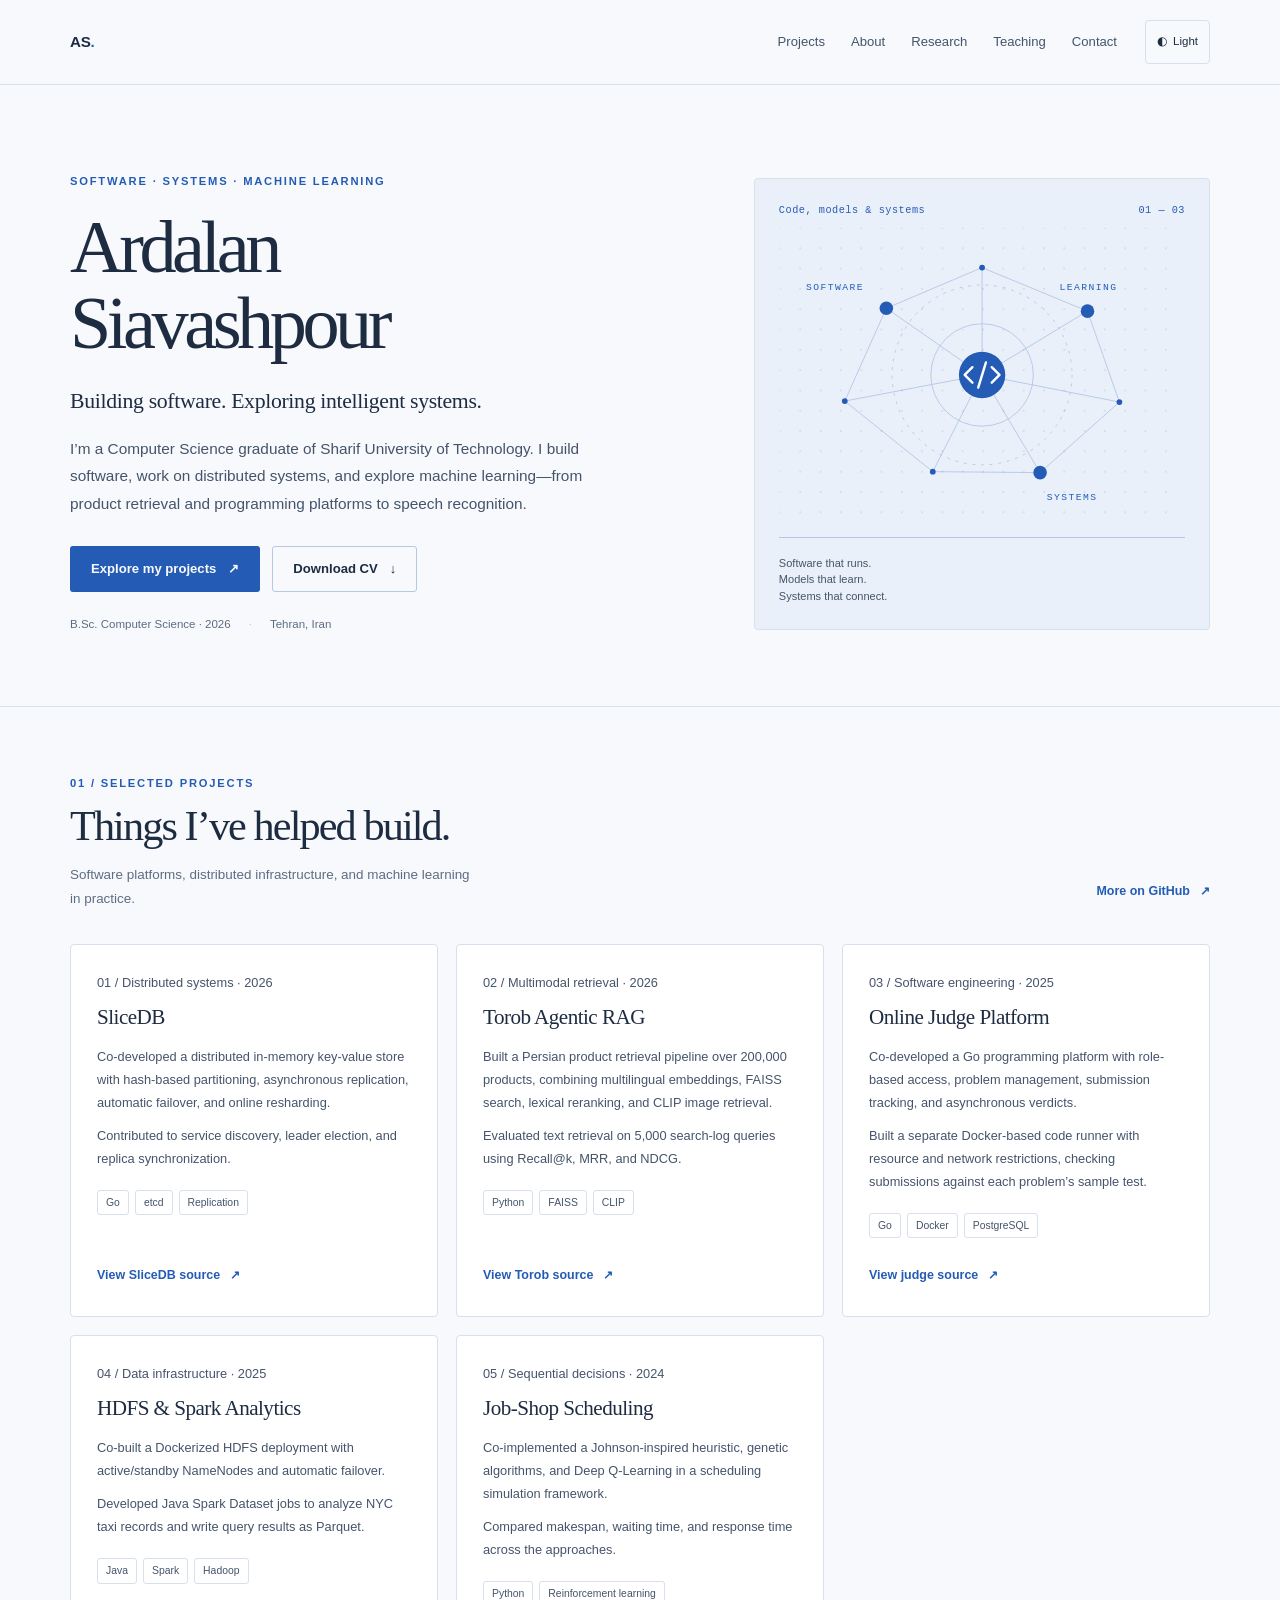
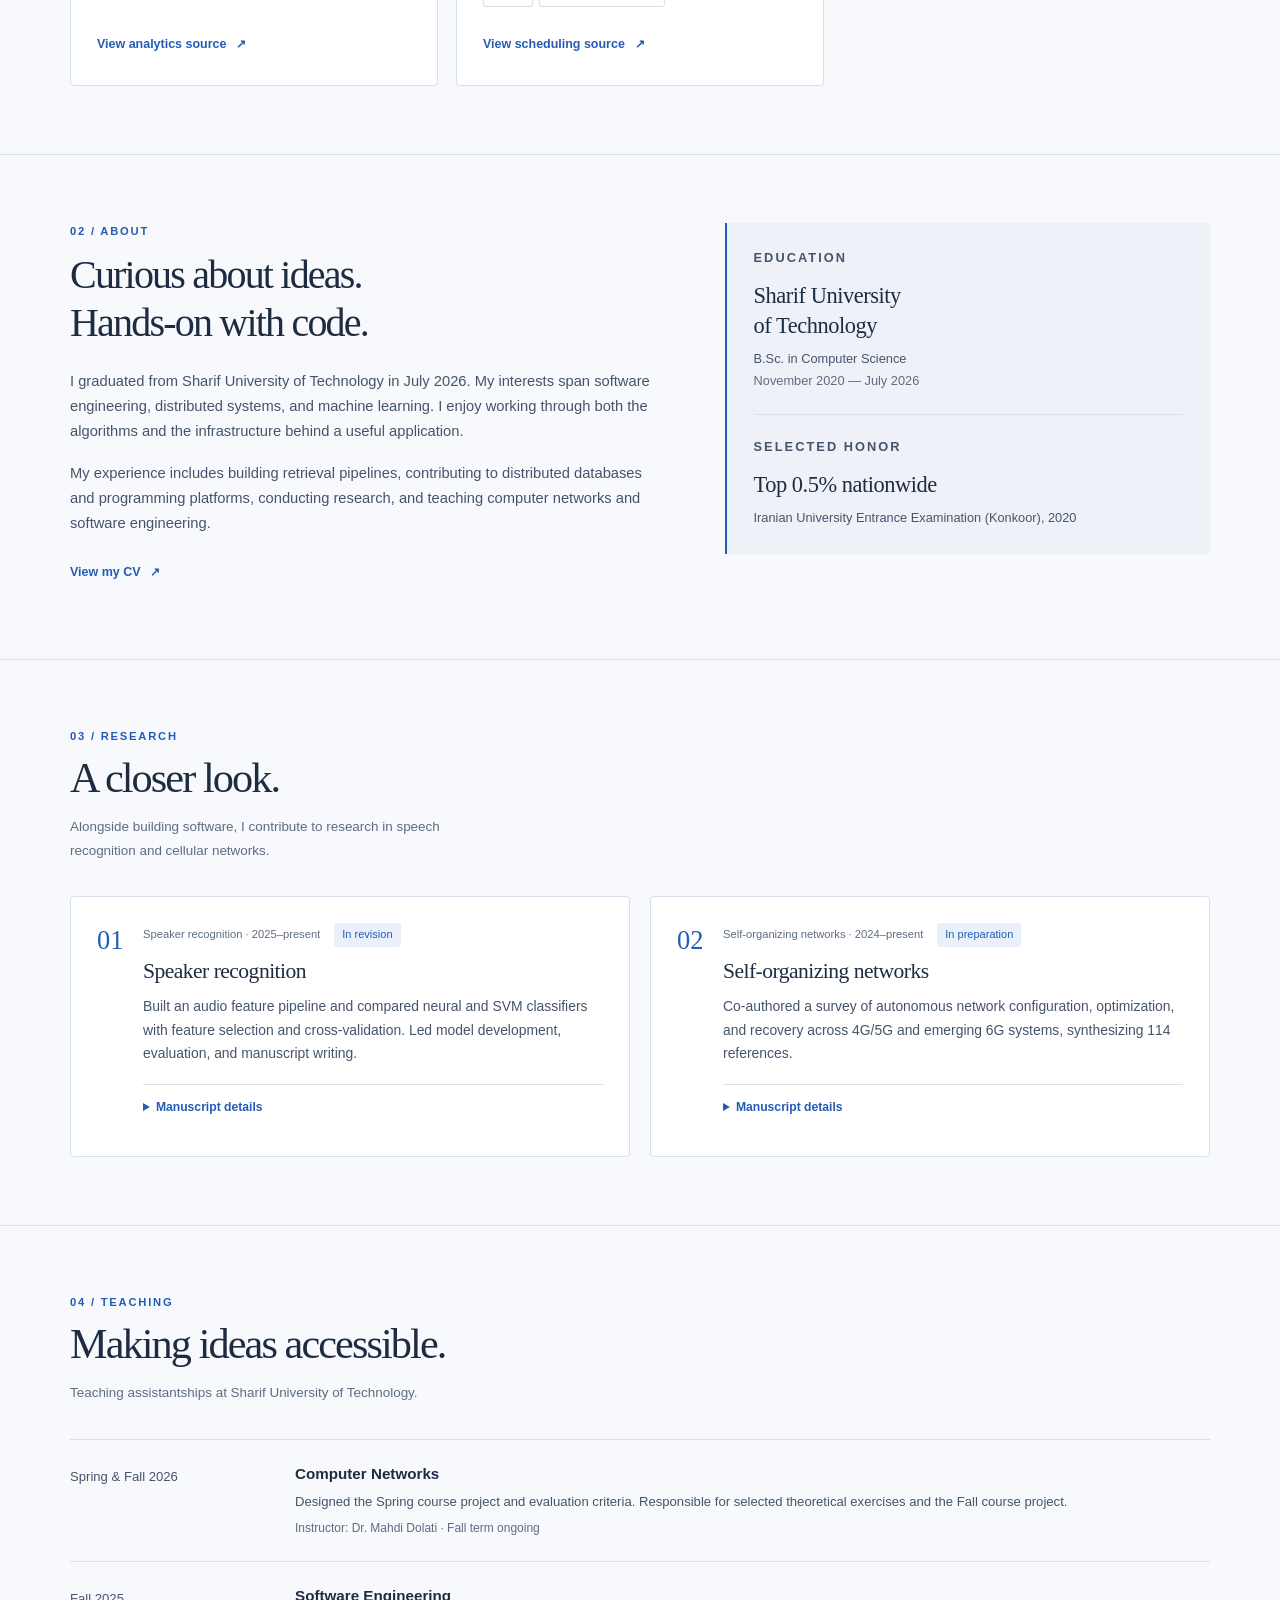
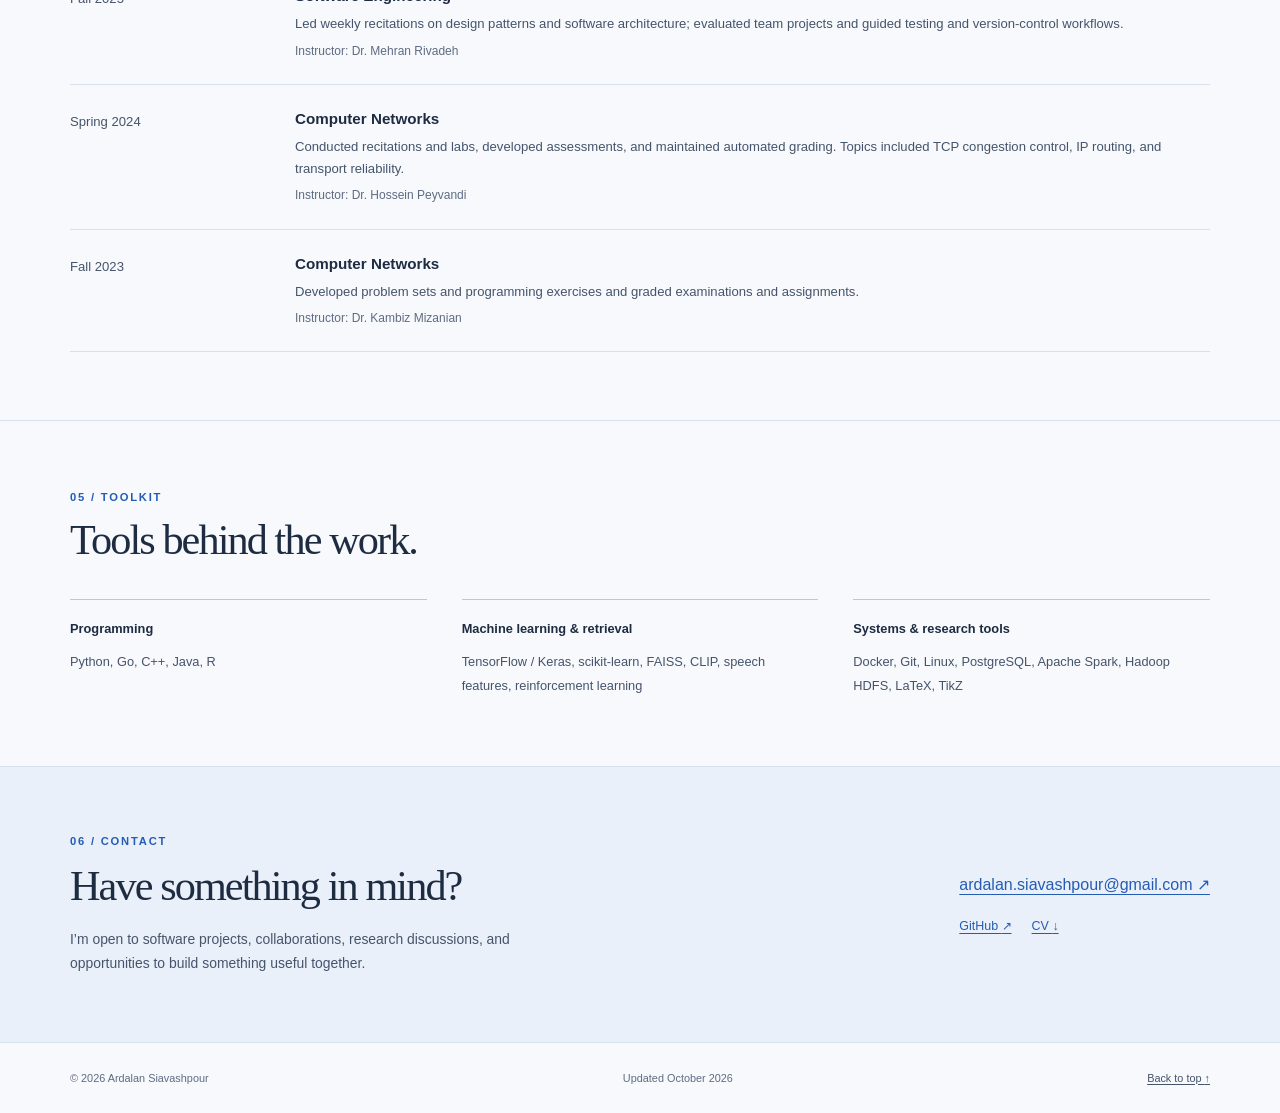
==== commit 1b4e2088: "Balance portfolio around software and systems with a blue theme" ====
--- a/index.html
+++ b/index.html
@@ -4,24 +4,24 @@
   <meta charset="utf-8">
   <meta name="viewport" content="width=device-width, initial-scale=1">
   <meta name="color-scheme" content="light dark">
-  <title>Ardalan Siavashpour | Machine Learning & Intelligent Systems</title>
-  <meta name="description" content="Ardalan Siavashpour, Computer Science graduate of Sharif University of Technology. Research in speech recognition, multimodal retrieval, reinforcement learning, and intelligent networked systems.">
+  <title>Ardalan Siavashpour | Software, Systems & Machine Learning</title>
+  <meta name="description" content="Ardalan Siavashpour, Computer Science graduate of Sharif University of Technology. Projects in software engineering, distributed systems, and machine learning, alongside research and teaching.">
   <link rel="canonical" href="https://ardalan-siavashpour.github.io/">
   <meta property="og:type" content="website">
-  <meta property="og:title" content="Ardalan Siavashpour | Research & Projects">
-  <meta property="og:description" content="Machine learning, speech and multimodal retrieval, and intelligent networked systems. Research, selected projects, and academic background.">
+  <meta property="og:title" content="Ardalan Siavashpour | Software, Systems & Machine Learning">
+  <meta property="og:description" content="Software projects, distributed systems, machine learning, research, and teaching. A portfolio of ideas put into practice.">
   <meta property="og:url" content="https://ardalan-siavashpour.github.io/">
-  <meta property="og:image" content="https://ardalan-siavashpour.github.io/assets/social-card.png">
+  <meta property="og:image" content="https://ardalan-siavashpour.github.io/assets/social-card.png?v=20261011-blue">
   <meta property="og:image:width" content="1200">
   <meta property="og:image:height" content="630">
-  <meta property="og:image:alt" content="Ardalan Siavashpour — machine learning and intelligent systems">
+  <meta property="og:image:alt" content="Ardalan Siavashpour — software, systems, and machine learning">
   <meta name="twitter:card" content="summary_large_image">
-  <meta name="theme-color" content="#f7f6f2">
-  <link rel="icon" href="assets/favicon.svg" type="image/svg+xml">
-  <link rel="stylesheet" href="assets/styles.css">
+  <meta name="theme-color" content="#f7f9fc">
+  <link rel="icon" href="assets/favicon.svg?v=20261011-blue" type="image/svg+xml">
+  <link rel="stylesheet" href="assets/styles.css?v=20261011-blue">
   <script src="assets/main.js" defer></script>
   <script type="application/ld+json">
-  {"@context":"https://schema.org","@type":"Person","name":"Ardalan Siavashpour","url":"https://ardalan-siavashpour.github.io/","email":"mailto:ardalan.siavashpour@gmail.com","alumniOf":{"@type":"CollegeOrUniversity","name":"Sharif University of Technology"},"sameAs":["https://github.com/Ardalan-Sia"],"knowsAbout":["Machine learning","Speaker recognition","Multimodal information retrieval","Reinforcement learning","Self-organizing networks"]}
+  {"@context":"https://schema.org","@type":"Person","name":"Ardalan Siavashpour","url":"https://ardalan-siavashpour.github.io/","email":"mailto:ardalan.siavashpour@gmail.com","alumniOf":{"@type":"CollegeOrUniversity","name":"Sharif University of Technology"},"sameAs":["https://github.com/Ardalan-Sia"],"knowsAbout":["Software engineering","Distributed systems","Machine learning","Information retrieval","Computer networks"]}
   </script>
 </head>
 <body>
@@ -30,9 +30,9 @@
     <div class="container header-inner">
       <a class="wordmark" href="#home" aria-label="Ardalan Siavashpour, home">AS<span aria-hidden="true">.</span></a>
       <nav class="site-nav" id="primary-nav" aria-label="Main navigation">
+        <a href="#projects">Projects</a>
+        <a href="#about">About</a>
         <a href="#research">Research</a>
-        <a href="#about">About</a>
-        <a href="#projects">Projects</a>
         <a href="#teaching">Teaching</a>
         <a href="#contact">Contact</a>
       </nav>
@@ -46,75 +46,73 @@
     <section class="hero" id="home" aria-labelledby="hero-title">
       <div class="container hero-grid">
         <div class="hero-copy">
-          <p class="eyebrow">Machine learning & intelligent systems</p>
+          <p class="eyebrow">Software · Systems · Machine learning</p>
           <h1 class="hero-title" id="hero-title">Ardalan <span>Siavashpour</span></h1>
-          <p class="hero-lead">From signals to intelligent decisions.</p>
-          <p class="hero-description">I’m a Computer Science graduate of Sharif University of Technology. I work on speech and multimodal retrieval, learning-based decision-making, and intelligent networked systems.</p>
+          <p class="hero-lead">Building software. Exploring intelligent systems.</p>
+          <p class="hero-description">I’m a Computer Science graduate of Sharif University of Technology. I build software, work on distributed systems, and explore machine learning—from product retrieval and programming platforms to speech recognition.</p>
           <div class="hero-actions">
-            <a class="button button-primary" href="#research">Explore my research <span aria-hidden="true">↗</span></a>
+            <a class="button button-primary" href="#projects">Explore my projects <span aria-hidden="true">↗</span></a>
             <a class="button button-secondary" href="Ardalan-Siavashpour-cv.pdf" download>Download CV <span aria-hidden="true">↓</span><span class="sr-only"> (PDF)</span></a>
           </div>
           <div class="hero-meta"><span>B.Sc. Computer Science · 2026</span><span>Tehran, Iran</span></div>
         </div>
         <figure class="research-visual">
-          <div class="visual-topline"><span>Research, in connection</span><span aria-hidden="true">01 — 03</span></div>
+          <div class="visual-topline"><span>Code, models & systems</span><span aria-hidden="true">01 — 03</span></div>
           <svg viewBox="0 0 420 310" fill="none" aria-hidden="true" focusable="false">
             <defs><pattern id="dot-grid" width="21" height="21" patternUnits="userSpaceOnUse"><circle cx="1" cy="1" r="1" fill="currentColor" opacity=".16"/></pattern></defs>
             <rect x="1" y="1" width="418" height="308" fill="url(#dot-grid)"/>
             <g stroke="currentColor" opacity=".25"><circle cx="210" cy="153" r="93" stroke-dasharray="3 6"/><circle cx="210" cy="153" r="53"/><path d="M111 84 210 153 319 87M210 153 270 254M111 84 68 180 159 253 270 254 352 181 319 87 210 42 111 84M68 180 210 153 159 253M210 42 210 153 352 181"/></g>
             <g fill="currentColor"><circle cx="111" cy="84" r="7"/><circle cx="319" cy="87" r="7"/><circle cx="270" cy="254" r="7"/><circle cx="210" cy="42" r="3"/><circle cx="68" cy="180" r="3"/><circle cx="159" cy="253" r="3"/><circle cx="352" cy="181" r="3"/></g>
-            <circle cx="210" cy="153" r="24" fill="currentColor"/><g stroke="var(--visual-ink, #fff)" stroke-width="2.5" stroke-linecap="round"><path d="M198 154h3m3-7v14m6-20v24m6-17v12m6-8v4"/></g>
-            <g fill="currentColor" font-family="ui-monospace, monospace" font-size="10" letter-spacing="1.5"><text x="33" y="65">SPEECH</text><text x="292" y="65">RETRIEVAL</text><text x="277" y="282">NETWORKS</text></g>
+            <circle cx="210" cy="153" r="24" fill="currentColor"/><g stroke="var(--visual-ink, #fff)" stroke-width="2.5" stroke-linecap="round" stroke-linejoin="round"><path d="M200 145l-8 8 8 8m20-16 8 8-8 8m-6-21-8 26"/></g>
+            <g fill="currentColor" font-family="ui-monospace, monospace" font-size="10" letter-spacing="1.5"><text x="28" y="65">SOFTWARE</text><text x="290" y="65">LEARNING</text><text x="277" y="282">SYSTEMS</text></g>
           </svg>
-          <figcaption class="visual-caption">Learning from signals.<br>Connecting information.<br>Understanding complex systems.</figcaption>
+          <figcaption class="visual-caption">Software that runs.<br>Models that learn.<br>Systems that connect.</figcaption>
         </figure>
+      </div>
+    </section>
+
+    <section class="section" id="projects" aria-labelledby="projects-title">
+      <div class="container">
+        <div class="section-heading"><div><p class="eyebrow">01 / Selected projects</p><h2 id="projects-title">Things I’ve helped build.</h2><p class="section-intro">Software platforms, distributed infrastructure, and machine learning in practice.</p></div><a class="text-link" href="https://github.com/Ardalan-Sia">More on GitHub <span aria-hidden="true">↗</span></a></div>
+        <div class="project-grid">
+          <article class="project-card"><p class="card-meta">01 / Distributed systems · 2026</p><h3>SliceDB</h3><p>Co-developed a distributed in-memory key-value store with hash-based partitioning, asynchronous replication, automatic failover, and online resharding.</p><p>Contributed to service discovery, leader election, and replica synchronization.</p><div class="tag-list"><span class="tag">Go</span><span class="tag">etcd</span><span class="tag">Replication</span></div><a class="text-link" href="https://github.com/sharif-go-lab/SliceDB">View SliceDB source <span aria-hidden="true">↗</span></a></article>
+          <article class="project-card"><p class="card-meta">02 / Multimodal retrieval · 2026</p><h3>Torob Agentic RAG</h3><p>Built a Persian product retrieval pipeline over 200,000 products, combining multilingual embeddings, FAISS search, lexical reranking, and CLIP image retrieval.</p><p>Evaluated text retrieval on 5,000 search-log queries using Recall@k, MRR, and NDCG.</p><div class="tag-list"><span class="tag">Python</span><span class="tag">FAISS</span><span class="tag">CLIP</span></div><a class="text-link" href="https://github.com/Ardalan-Sia/torob-agentic-rag">View Torob source <span aria-hidden="true">↗</span></a></article>
+          <article class="project-card"><p class="card-meta">03 / Software engineering · 2025</p><h3>Online Judge Platform</h3><p>Co-developed a Go programming platform with role-based access, problem management, submission tracking, and asynchronous verdicts.</p><p>Built a separate Docker-based code runner with resource and network restrictions, checking submissions against each problem’s sample test.</p><div class="tag-list"><span class="tag">Go</span><span class="tag">Docker</span><span class="tag">PostgreSQL</span></div><a class="text-link" href="https://github.com/sharif-go-lab/go-judge-platform">View judge source <span aria-hidden="true">↗</span></a></article>
+          <article class="project-card"><p class="card-meta">04 / Data infrastructure · 2025</p><h3>HDFS & Spark Analytics</h3><p>Co-built a Dockerized HDFS deployment with active/standby NameNodes and automatic failover.</p><p>Developed Java Spark Dataset jobs to analyze NYC taxi records and write query results as Parquet.</p><div class="tag-list"><span class="tag">Java</span><span class="tag">Spark</span><span class="tag">Hadoop</span></div><a class="text-link" href="https://github.com/sharif-go-lab/nyc-taxi-hdfs-spark-ha">View analytics source <span aria-hidden="true">↗</span></a></article>
+          <article class="project-card"><p class="card-meta">05 / Sequential decisions · 2024</p><h3>Job-Shop Scheduling</h3><p>Co-implemented a Johnson-inspired heuristic, genetic algorithms, and Deep Q-Learning in a scheduling simulation framework.</p><p>Compared makespan, waiting time, and response time across the approaches.</p><div class="tag-list"><span class="tag">Python</span><span class="tag">Reinforcement learning</span></div><a class="text-link" href="https://github.com/Ardalan-Sia/RealTime-Systems-Project">View scheduling source <span aria-hidden="true">↗</span></a></article>
+        </div>
+      </div>
+    </section>
+
+    <section class="section" id="about" aria-labelledby="about-title">
+      <div class="container about-grid">
+        <div class="about-copy"><p class="eyebrow">02 / About</p><h2 id="about-title">Curious about ideas.<br>Hands-on with code.</h2><p>I graduated from Sharif University of Technology in July 2026. My interests span software engineering, distributed systems, and machine learning. I enjoy working through both the algorithms and the infrastructure behind a useful application.</p><p>My experience includes building retrieval pipelines, contributing to distributed databases and programming platforms, conducting research, and teaching computer networks and software engineering.</p><a class="text-link" href="Ardalan-Siavashpour-cv.pdf">View my CV <span aria-hidden="true">↗</span><span class="sr-only"> (PDF)</span></a></div>
+        <aside class="education-card" aria-label="Education and honors"><p class="eyebrow">Education</p><h3>Sharif University<br>of Technology</h3><p>B.Sc. in Computer Science<br><span class="muted">November 2020 — July 2026</span></p><hr><p class="eyebrow">Selected honor</p><h3>Top 0.5% nationwide</h3><p class="muted">Iranian University Entrance Examination (Konkoor), 2020</p></aside>
       </div>
     </section>
 
     <section class="section" id="research" aria-labelledby="research-title">
       <div class="container">
-        <div class="section-heading"><div><p class="eyebrow">01 / Research</p><h2 id="research-title">Questions I’m working on.</h2><p class="section-intro">My research spans machine learning for speech and autonomous cellular networks.</p></div><p class="section-note">Research manuscripts<br><span class="muted">Work in progress</span></p></div>
+        <div class="section-heading"><div><p class="eyebrow">03 / Research</p><h2 id="research-title">A closer look.</h2><p class="section-intro">Alongside building software, I contribute to research in speech recognition and cellular networks.</p></div></div>
         <div class="research-list">
           <article class="research-card">
             <span class="research-index" aria-hidden="true">01</span>
             <div class="research-body">
               <div class="card-meta"><span>Speaker recognition · 2025–present</span><span class="status">In revision</span></div>
-              <h3>Speaker recognition based on Mel-frequency cepstral coefficients using machine learning methods</h3>
-              <p>How can a shared audio feature pipeline support a meaningful comparison of neural and classical classifiers?</p>
-              <ul class="evidence-list"><li>Built block-based preprocessing and MFCC features, including temporal derivatives and spectral descriptors.</li><li>Compared multilayer perceptron and linear SVM classifiers with ANOVA feature selection and cross-validation.</li><li>Led data preparation, model development, evaluation, and manuscript writing.</li></ul>
-              <p class="muted"><strong>A. Siavashpour</strong>, S. Rajabi, and M. Javadian. Manuscript being revised for a new submission.</p>
-              <div class="tag-list" aria-label="Research topics"><span class="tag">Speech features</span><span class="tag">Neural networks</span><span class="tag">SVM</span></div>
+              <h3>Speaker recognition</h3>
+              <p>Built an audio feature pipeline and compared neural and SVM classifiers with feature selection and cross-validation. Led model development, evaluation, and manuscript writing.</p>
+              <details class="research-details"><summary>Manuscript details</summary><p>“Speaker recognition based on Mel-frequency cepstral coefficients using machine learning methods.”</p><p class="muted"><strong>A. Siavashpour</strong>, S. Rajabi, and M. Javadian. Being revised for a new submission.</p></details>
             </div>
           </article>
           <article class="research-card">
             <span class="research-index" aria-hidden="true">02</span>
             <div class="research-body">
               <div class="card-meta"><span>Self-organizing networks · 2024–present</span><span class="status">In preparation</span></div>
-              <h3>A Comprehensive Survey of Self-Organizing Networks in Next-Generation Cellular Systems</h3>
-              <p>How do cellular networks configure, optimize, and recover autonomously as their scale and complexity grow?</p>
-              <ul class="evidence-list"><li>Co-authored a survey synthesizing 114 references across self-configuration, optimization, healing, learning, and protection.</li><li>Compared optimization-based, heuristic, and learning-driven approaches in 4G/5G and emerging 6G systems.</li><li>Developed comparative tables and technical figures; examined coordination, explainability, and federated learning.</li></ul>
-              <p class="muted"><strong>A. Siavashpour</strong>, K. Siavashpour, M. Azadegan, B. Safaei, H. Peyvandi, and M. Imran. Manuscript in preparation.</p>
-              <div class="tag-list" aria-label="Research topics"><span class="tag">Cellular networks</span><span class="tag">Autonomous systems</span><span class="tag">Learning-driven control</span></div>
+              <h3>Self-organizing networks</h3>
+              <p>Co-authored a survey of autonomous network configuration, optimization, and recovery across 4G/5G and emerging 6G systems, synthesizing 114 references.</p>
+              <details class="research-details"><summary>Manuscript details</summary><p>“A Comprehensive Survey of Self-Organizing Networks in Next-Generation Cellular Systems.”</p><p class="muted"><strong>A. Siavashpour</strong>, K. Siavashpour, M. Azadegan, B. Safaei, H. Peyvandi, and M. Imran. In preparation.</p></details>
             </div>
           </article>
-        </div>
-      </div>
-    </section>
-
-    <section class="section" id="about" aria-labelledby="about-title">
-      <div class="container about-grid">
-        <div class="about-copy"><p class="eyebrow">02 / Background</p><h2 id="about-title">A foundation in computer science.<br>A focus on research.</h2><p>I graduated from Sharif University of Technology in July 2026. My work brings together feature engineering, model evaluation, and the systems needed to put learning methods into practice.</p><p>I’m interested in graduate research in speech and multimodal information retrieval, reinforcement learning and sequential decision-making, and intelligent networked systems.</p><a class="text-link" href="Ardalan-Siavashpour-cv.pdf">Read my academic CV <span aria-hidden="true">↗</span><span class="sr-only"> (PDF)</span></a></div>
-        <aside class="education-card" aria-label="Education and honors"><p class="eyebrow">Education</p><h3>Sharif University<br>of Technology</h3><p>B.Sc. in Computer Science<br><span class="muted">November 2020 — July 2026</span></p><hr><p class="eyebrow">Selected honor</p><h3>Top 0.5% nationwide</h3><p class="muted">Iranian University Entrance Examination (Konkoor), 2020</p></aside>
-      </div>
-    </section>
-
-    <section class="section" id="projects" aria-labelledby="projects-title">
-      <div class="container">
-        <div class="section-heading"><div><p class="eyebrow">03 / Selected projects</p><h2 id="projects-title">Ideas, implemented.</h2><p class="section-intro">Retrieval, sequential decisions, and distributed infrastructure.</p></div><a class="text-link" href="https://github.com/Ardalan-Sia">More on GitHub <span aria-hidden="true">↗</span></a></div>
-        <div class="project-grid">
-          <article class="project-card"><p class="card-meta">01 / Multimodal retrieval · 2026</p><h3>Torob Agentic RAG</h3><p>Built a Persian product retrieval pipeline over 200,000 products, combining multilingual embeddings, FAISS search, lexical reranking, and CLIP image retrieval.</p><p>Evaluated text retrieval on 5,000 search-log queries using Recall@k, MRR, and NDCG.</p><div class="tag-list"><span class="tag">Python</span><span class="tag">FAISS</span><span class="tag">CLIP</span></div><a class="text-link" href="https://github.com/Ardalan-Sia/torob-agentic-rag">View Torob source <span aria-hidden="true">↗</span></a></article>
-          <article class="project-card"><p class="card-meta">02 / Sequential decisions · 2024</p><h3>Job-Shop Scheduling</h3><p>Co-implemented a Johnson-inspired heuristic, genetic algorithms, and Deep Q-Learning in a scheduling simulation framework.</p><p>Compared makespan, waiting time, and response time across the approaches.</p><div class="tag-list"><span class="tag">Python</span><span class="tag">Reinforcement learning</span></div><a class="text-link" href="https://github.com/Ardalan-Sia/RealTime-Systems-Project">View scheduling source <span aria-hidden="true">↗</span></a></article>
-          <article class="project-card"><p class="card-meta">03 / Distributed systems · 2026</p><h3>SliceDB</h3><p>Co-developed a distributed in-memory key-value store with hash-based partitioning, asynchronous replication, automatic failover, and online resharding.</p><p>Contributed to service discovery, leader election, and replica synchronization.</p><div class="tag-list"><span class="tag">Go</span><span class="tag">etcd</span><span class="tag">Replication</span></div><a class="text-link" href="https://github.com/sharif-go-lab/SliceDB">View SliceDB source <span aria-hidden="true">↗</span></a></article>
         </div>
       </div>
     </section>
@@ -133,7 +131,7 @@
 
     <section class="section" id="skills" aria-labelledby="skills-title"><div class="container"><div class="section-heading"><div><p class="eyebrow">05 / Toolkit</p><h2 id="skills-title">Tools behind the work.</h2></div></div><div class="skills-grid"><div class="skill-group"><h3>Programming</h3><p>Python, Go, C++, Java, R</p></div><div class="skill-group"><h3>Machine learning & retrieval</h3><p>TensorFlow / Keras, scikit-learn, FAISS, CLIP, speech features, reinforcement learning</p></div><div class="skill-group"><h3>Systems & research tools</h3><p>Docker, Git, Linux, PostgreSQL, Apache Spark, Hadoop HDFS, LaTeX, TikZ</p></div></div></div></section>
 
-    <section class="contact-section" id="contact" aria-labelledby="contact-title"><div class="container contact-grid"><div><p class="eyebrow">06 / Contact</p><h2 id="contact-title">Let’s talk research.</h2><p>I welcome conversations about graduate research opportunities and collaborations in machine learning and intelligent systems.</p></div><div class="contact-actions"><a class="contact-email" href="mailto:ardalan.siavashpour@gmail.com">ardalan.siavashpour@gmail.com <span aria-hidden="true">↗</span></a><div class="inline-links"><a href="https://github.com/Ardalan-Sia">GitHub <span aria-hidden="true">↗</span></a><a href="Ardalan-Siavashpour-cv.pdf">Academic CV <span class="sr-only">(PDF)</span><span aria-hidden="true">↓</span></a></div></div></div></section>
+    <section class="contact-section" id="contact" aria-labelledby="contact-title"><div class="container contact-grid"><div><p class="eyebrow">06 / Contact</p><h2 id="contact-title">Have something in mind?</h2><p>I’m open to software projects, collaborations, research discussions, and opportunities to build something useful together.</p></div><div class="contact-actions"><a class="contact-email" href="mailto:ardalan.siavashpour@gmail.com">ardalan.siavashpour@gmail.com <span aria-hidden="true">↗</span></a><div class="inline-links"><a href="https://github.com/Ardalan-Sia">GitHub <span aria-hidden="true">↗</span></a><a href="Ardalan-Siavashpour-cv.pdf">CV <span class="sr-only">(PDF)</span><span aria-hidden="true">↓</span></a></div></div></div></section>
   </main>
   <footer class="site-footer"><div class="container footer-inner"><p>© 2026 Ardalan Siavashpour</p><p>Updated October 2026</p><a href="#home">Back to top <span aria-hidden="true">↑</span></a></div></footer>
 </body>
--- a/assets/styles.css
+++ b/assets/styles.css
@@ -1,35 +1,35 @@
 /* Academic portfolio — local typefaces and a deliberately small visual system. */
 :root {
   color-scheme: light;
-  --paper: #f7f6f2;
+  --paper: #f7f9fc;
   --surface: #ffffff;
-  --wash: #eeeee7;
-  --ink: #202d2b;
-  --text: #485652;
-  --muted: #66716b;
-  --accent: #17685b;
-  --accent-hover: #104d43;
-  --accent-soft: #e8efea;
-  --line: #d8ded5;
-  --strong-line: #b5c4b9;
+  --wash: #eef2f8;
+  --ink: #1e2c42;
+  --text: #45546b;
+  --muted: #5e6c82;
+  --accent: #245cb5;
+  --accent-hover: #1b458c;
+  --accent-soft: #eaf0fa;
+  --line: #d7e0ed;
+  --strong-line: #b7c8e0;
   --serif: Georgia, "Times New Roman", serif;
   --sans: -apple-system, BlinkMacSystemFont, "Segoe UI", Helvetica, Arial, sans-serif;
   --mono: "SFMono-Regular", Consolas, "Liberation Mono", monospace;
 }
 [data-theme="dark"] {
   color-scheme: dark;
-  --paper: #15201e;
-  --surface: #1b2926;
-  --wash: #202f2b;
-  --ink: #f0f2e9;
-  --text: #c0cdc6;
-  --muted: #9bad9f;
-  --accent: #96d3bd;
-  --accent-hover: #c2e8d7;
-  --accent-soft: #263e34;
-  --visual-ink: #15201e;
-  --line: #35483e;
-  --strong-line: #607a6a;
+  --paper: #111b2d;
+  --surface: #17243a;
+  --wash: #1d2c44;
+  --ink: #edf3ff;
+  --text: #bccbe1;
+  --muted: #99aecb;
+  --accent: #91baff;
+  --accent-hover: #b7d3ff;
+  --accent-soft: #1e3150;
+  --visual-ink: #111b2d;
+  --line: #30435f;
+  --strong-line: #5a7396;
 }
 *, *::before, *::after { box-sizing: border-box; }
 html { scroll-behavior: smooth; scroll-padding-top: 6rem; }
@@ -93,13 +93,13 @@
 .section-heading > div > .section-intro { margin-top: 12px; }
 .section-intro, .section-note { color: var(--muted); font-size: .84rem; max-width: 410px; line-height: 1.75; }
 .section-heading > .section-intro { margin-left: auto; }
-.research-list { display: grid; gap: 20px; }
-.research-card { display: grid; grid-template-columns: 50px minmax(0, 1fr); gap: 20px; background: var(--surface); border: 1px solid var(--line); border-radius: 4px; padding: 30px; }
+.research-list { display: grid; grid-template-columns: repeat(2, minmax(0, 1fr)); gap: 20px; }
+.research-card { display: grid; grid-template-columns: 30px minmax(0, 1fr); gap: 16px; background: var(--surface); border: 1px solid var(--line); border-radius: 4px; padding: 26px; }
 .research-index { color: var(--accent); font: 400 1.65rem/1.25 var(--serif); padding-top: 1px; }
 .research-body { min-width: 0; }
 .card-meta { display: flex; flex-wrap: wrap; align-items: center; gap: 6px 14px; color: var(--muted); font-size: .7rem; line-height: 1.6; margin-bottom: 10px; }
 .card-meta .status, .status { color: var(--accent); font-size: .69rem; background: var(--accent-soft); padding: 3px 8px; border-radius: 3px; }
-.research-card h3 { font: 400 1.5rem/1.3 var(--serif); letter-spacing: -.025em; max-width: 800px; margin-bottom: 10px; }
+.research-card h3 { font: 400 1.35rem/1.3 var(--serif); letter-spacing: -.025em; max-width: 800px; margin-bottom: 10px; }
 .research-card p { color: var(--text); font-size: .87rem; max-width: 850px; }
 .research-card .research-supervision { color: var(--muted); margin-bottom: 14px; font-size: .76rem; }
 .evidence-list { margin-top: 13px; color: var(--text); font-size: .84rem; line-height: 1.8; }
@@ -111,6 +111,15 @@
 .text-link { display: inline-flex; align-items: center; gap: 10px; color: var(--accent); font-size: .78rem; font-weight: 600; text-decoration: none; min-height: 36px; }
 .text-link:hover { text-decoration: underline; }
 .research-body > .text-link { margin-top: 12px; }
+.research-details { margin-top: 18px; border-top: 1px solid var(--line); }
+.research-details summary { cursor: pointer; color: var(--accent); font-size: .76rem; font-weight: 600; padding: 12px 0; min-height: 44px; }
+.research-details summary:hover { color: var(--accent-hover); text-decoration: underline; text-underline-offset: .22em; }
+.research-details summary::marker { color: var(--accent); }
+.research-details[open] { padding-bottom: 2px; }
+.research-details[open] summary { margin-bottom: 2px; }
+.research-details p { font-size: .76rem; line-height: 1.75; }
+.research-details p + p { margin-top: 10px; }
+.research-details p:last-child { color: var(--muted); }
 .about-grid { display: grid; grid-template-columns: minmax(0, 1.2fr) minmax(0, 1fr); gap: 72px; align-items: start; }
 .about-copy { color: var(--text); font-size: .92rem; }
 .about-copy p + p { margin-top: 17px; }
@@ -188,6 +197,7 @@
   .section { padding: 46px 0; scroll-margin-top: 72px; }
   .section-heading { gap: 15px; margin-bottom: 27px; }
   .section-heading > .section-intro { margin-left: 0; max-width: 560px; }
+  .research-list { grid-template-columns: 1fr; }
   .research-card { padding: 23px; gap: 15px; grid-template-columns: 30px minmax(0, 1fr); }
   .research-index { font-size: 1.3rem; }
   .research-card h3 { font-size: 1.3rem; }
@@ -224,7 +234,7 @@
   *, *::before, *::after { animation: none !important; transition: none !important; }
 }
 @media print {
-  :root, [data-theme="dark"] { color-scheme: light; --paper: #fff; --surface: #fff; --wash: #f4f4f4; --ink: #111; --text: #333; --muted: #555; --accent: #164a3c; --accent-soft: #f4f7f4; --line: #ccc; --strong-line: #aaa; }
+  :root, [data-theme="dark"] { color-scheme: light; --paper: #fff; --surface: #fff; --wash: #f4f4f4; --ink: #111; --text: #333; --muted: #555; --accent: #1b458c; --accent-soft: #f2f5fa; --line: #ccc; --strong-line: #aaa; }
   @page { margin: 16mm; }
   body { font-size: 10pt; }
   .container { width: 100%; max-width: none; }
@@ -238,6 +248,7 @@
   .section-heading { margin-bottom: 18px; }
   .section-heading h2, .contact-section h2 { font-size: 21pt; }
   .research-card, .project-card, .education-card, .teaching-item, .skill-group { break-inside: avoid; }
+  .research-list { grid-template-columns: 1fr; }
   .research-card { padding: 16px; }
   .project-grid { grid-template-columns: repeat(2, minmax(0, 1fr)); }
   .project-card { padding: 15px; }
